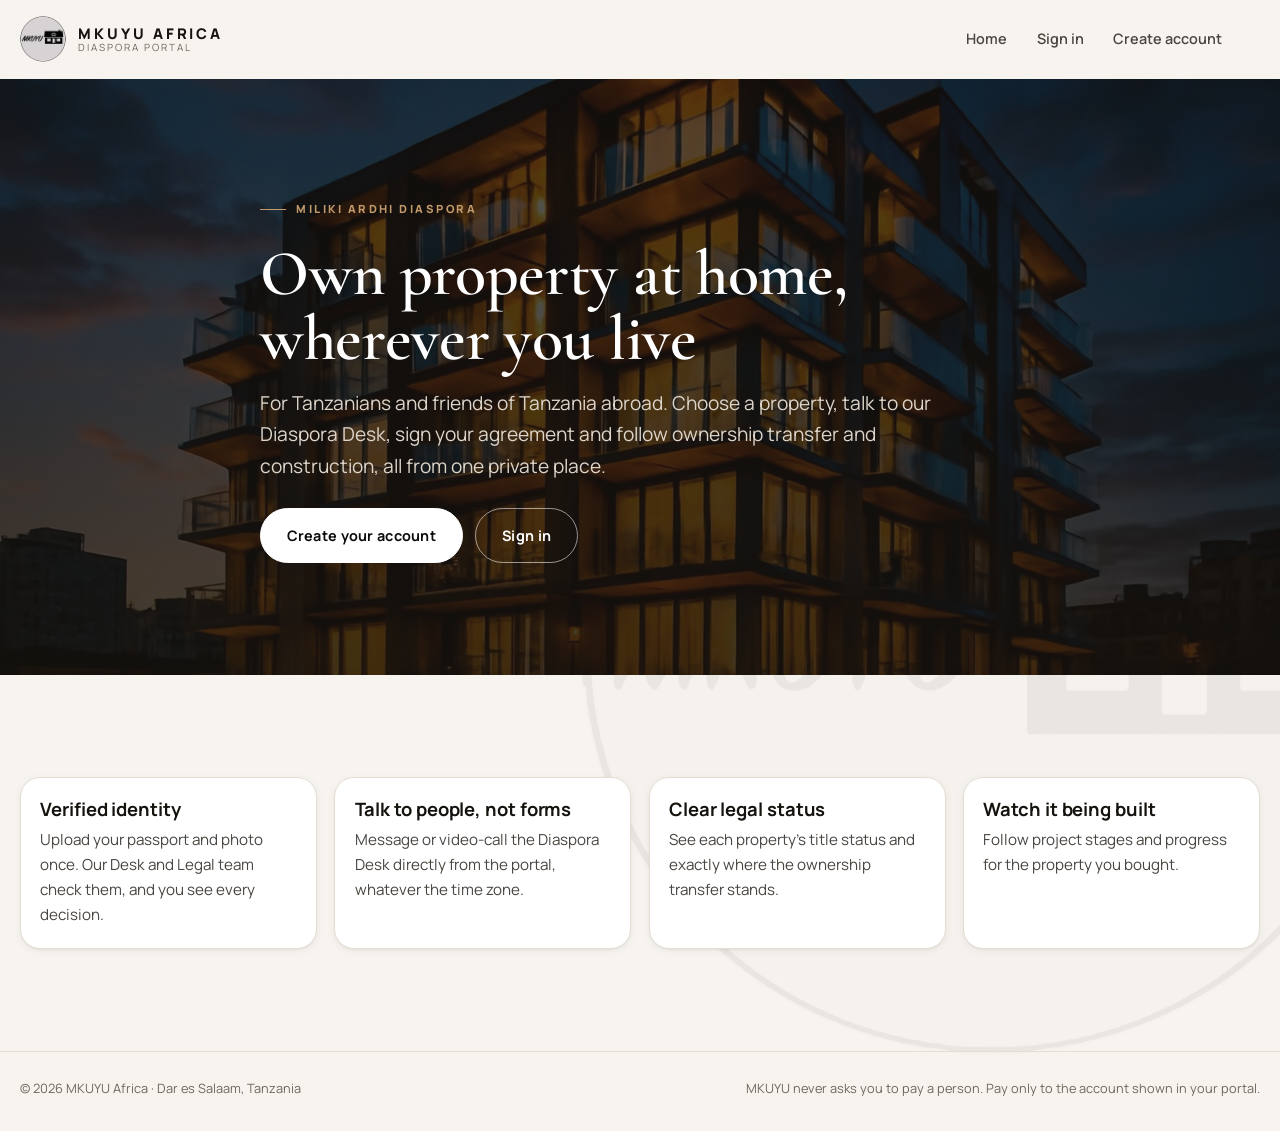
==== index.html @ df4b368d "MKUYU Diaspora Portal: separate site for diaspora customers (home, sign up, sign in, portal) Co-Auth" ====
<!DOCTYPE html>
<html lang="en">
<head>
  <meta charset="UTF-8" />
  <meta name="viewport" content="width=device-width, initial-scale=1" />
  <title>MKUYU Diaspora Portal · Own property at home from abroad</title>
  <meta name="description" content="Buy or rent property in Tanzania from anywhere in the world, and follow every step yourself." />
  <meta name="theme-color" content="#16130f" />
  <meta property="og:title" content="Log in · MKUYU Africa" />
  <meta property="og:description" content="Buy or rent property in Tanzania from anywhere in the world, and follow every step yourself." />
  <meta property="og:type" content="website" />
  <script>
    document.documentElement.classList.add("js");
    // Opened straight from disk (file://), browsers block the site's modules.
    // Say so plainly instead of showing a half-working page.
    if (location.protocol === "file:") document.addEventListener("DOMContentLoaded", function () {
      document.documentElement.classList.remove("js");
      var note = document.createElement("div");
      note.setAttribute("role", "alert");
      note.style.cssText = "position:fixed;inset:auto 1rem 1rem;z-index:9999;max-width:560px;margin:auto;padding:1.1rem 1.3rem;border-radius:14px;background:#16130f;color:#efe9e0;font:15px/1.55 system-ui,sans-serif;box-shadow:0 20px 50px rgba(0,0,0,.35)";
      note.innerHTML = "<strong style='color:#dcc3a0'>This page was opened from a file, so it cannot run.</strong><br>Close it and double-click <b>Open MKUYU site.cmd</b> in the mkuyu_ui folder, or run <code>node serve.mjs</code> and open <b>http://localhost:5500</b>.";
      document.body.appendChild(note);
    });
  </script>
  <link rel="preconnect" href="https://fonts.googleapis.com">
  <link rel="preconnect" href="https://fonts.gstatic.com" crossorigin>
  <link href="https://fonts.googleapis.com/css2?family=Cormorant+Garamond:ital,wght@0,500;0,600;0,700;1,500;1,600&family=Manrope:wght@400;500;600;700;800&display=swap" rel="stylesheet">
  <link rel="stylesheet" href="assets/css/styles.css" />
  <link rel="icon" type="image/png" sizes="64x64" href="assets/images/brand/favicon-64.png" />
  <link rel="apple-touch-icon" href="assets/images/brand/mkuyu-logo-192.png" />
  <meta property="og:image" content="assets/images/brand/mkuyu-logo.png" />
  <script type="module" src="assets/js/app.js"></script>
  <style>@view-transition { navigation: none; }</style>
</head>
<body data-page="home" class="is-diaspora-home">
  <a class="skip-link" href="#main">Skip to content</a>

  <header class="site-header">
    <div class="wrap header-inner">
      <a class="brand" href="index.html" aria-label="MKUYU Diaspora Portal, home">
        <img class="logo" src="assets/images/brand/mkuyu-logo-192.png" alt="" width="46" height="46" />
        <span class="brand-text"><span class="brand-name">MKUYU AFRICA</span><span class="brand-sub">Diaspora Portal</span></span>
      </a>
      <nav class="nav" id="primary-nav" aria-label="Primary">
        <a href="index.html">Home</a>
        <a href="login.html" class="nav-diaspora">Sign in</a>
        <a href="signup.html">Create account</a>
      </nav>
      <div class="header-cta">
        <button class="nav-toggle" type="button" aria-expanded="false" aria-controls="primary-nav" aria-label="Open navigation"><svg class="icon" viewBox="0 0 24 24" fill="none" stroke="currentColor" stroke-width="1.8" stroke-linecap="round" stroke-linejoin="round" aria-hidden="true"><path d="M4 7h16M4 12h16M4 17h16"/></svg></button>
      </div>
    </div>
  </header>

  <main id="main">
    <section class="dh-hero">
      <div class="wrap dh-hero-inner">
        <span class="eyebrow">Miliki Ardhi Diaspora</span>
        <h1>Own property at home, wherever you live</h1>
        <p class="lede">For Tanzanians and friends of Tanzania abroad. Choose a property, talk to our Diaspora Desk, sign your agreement and follow ownership transfer and construction, all from one private place.</p>
        <div class="dh-cta">
          <a class="btn btn--primary" href="signup.html">Create your account</a>
          <a class="btn btn--outline" href="login.html">Sign in</a>
        </div>
      </div>
    </section>
    <section class="section">
      <div class="wrap">
        <div class="dh-grid">
          <article><h3>Verified identity</h3><p>Upload your passport and photo once. Our Desk and Legal team check them, and you see every decision.</p></article>
          <article><h3>Talk to people, not forms</h3><p>Message or video-call the Diaspora Desk directly from the portal, whatever the time zone.</p></article>
          <article><h3>Clear legal status</h3><p>See each property's title status and exactly where the ownership transfer stands.</p></article>
          <article><h3>Watch it being built</h3><p>Follow project stages and progress for the property you bought.</p></article>
        </div>
      </div>
    </section>
  </main>
  <footer class="portal-footer"><div class="wrap"><span>&copy; <span data-year>2026</span> MKUYU Africa &middot; Dar es Salaam, Tanzania</span><span>MKUYU never asks you to pay a person. Pay only to the account shown in your portal.</span></div></footer>
</body>
</html>
---- assets/css/styles.css ----
/* ==========================================================================
   MKUYU AFRICA — public website design system
   --------------------------------------------------------------------------
   Built around the official MKUYU logo (black mark on a grey disc) and kept
   deliberately distinct from the internal staff system (green):

     Obsidian   warm near-black — primary: headings, actions, dark surfaces
     Bronze     champagne bronze — accent: highlights, prices of note, focus
     Bone/Linen warm off-whites — page and section backgrounds

   Type: Cormorant Garamond (display headlines) + Manrope (everything else).
   Belongs to the PUBLIC website only; shares no code with the staff system.
   ========================================================================== */

:root {
  /* Primary — Obsidian */
  --brand-950: #0e0c0a;
  --brand-900: #16130f;
  --brand-800: #221d18;
  --brand-700: #2e2721;
  --brand-600: #4a4038;
  --brand-200: #d9d1c5;
  --brand-100: #ece6dc;
  --brand-50:  #f6f2ec;

  /* Accent — Champagne bronze */
  --accent-700: #6f4f2e;
  --accent-600: #8a6340;   /* text-safe on white and bone (AA) */
  --accent-500: #a67c52;
  --accent-400: #c29a6b;
  --accent-300: #dcc3a0;
  --accent-100: #f1e6d6;
  --accent-50:  #f9f4ec;

  /* Warm neutrals */
  --ink:       #16130f;
  --ink-soft:  #4a4540;
  --muted:     #6f675e;
  --line:      #e4ddd2;
  --line-soft: #eee8df;
  --surface:   #ffffff;
  --canvas:    #f7f4ef;   /* bone */
  --sand:      #efe9e0;   /* linen */

  /* Text on obsidian */
  --on-dark:       #ffffff;
  --on-dark-soft:  #ddd5ca;
  --on-dark-muted: #a79e92;
  --on-dark-line:  rgba(255, 255, 255, .14);

  /* Status (semantic, used sparingly) */
  --success: #2f6f4f;
  --success-50: #e9f2ec;
  --danger: #a3261e;
  --danger-50: #fbecea;
  --warn: #7d5600;
  --warn-50: #fbf1dc;

  /* Type */
  --font: "Manrope", "Segoe UI", system-ui, -apple-system, sans-serif;
  --display: "Cormorant Garamond", Georgia, "Times New Roman", serif;

  /* Space + shape */
  --shell: 1240px;
  --header-h: 78px;
  --r-xs: 6px;
  --r-sm: 10px;
  --r-md: 14px;
  --r-lg: 20px;
  --r-xl: 28px;
  --shadow-sm: 0 1px 2px rgba(22, 19, 15, .05), 0 2px 8px rgba(22, 19, 15, .05);
  --shadow-md: 0 6px 16px rgba(22, 19, 15, .07), 0 16px 38px rgba(22, 19, 15, .08);
  --shadow-lg: 0 14px 28px rgba(22, 19, 15, .10), 0 30px 64px rgba(22, 19, 15, .14);

  /* Motion */
  --ease-out: cubic-bezier(.22, .61, .36, 1);
  --ease-in-out: cubic-bezier(.65, 0, .35, 1);
  --lift: .35s;
}

* { box-sizing: border-box; }
html { -webkit-text-size-adjust: 100%; scroll-behavior: smooth; background: var(--canvas); scroll-padding-top: calc(var(--header-h) + 16px); }
body {
  position: relative; margin: 0; min-height: 100vh;
  font-family: var(--font); color: var(--ink); line-height: 1.65;
  -webkit-font-smoothing: antialiased; text-rendering: optimizeLegibility;
}
img { max-width: 100%; display: block; }
svg { display: block; }

/* ---------- Brand watermark ----------
   The official logo, very large and faint, fixed behind every page. It sits
   below all content (z-index -1) and never takes pointer events. */
body::before {
  content: ""; position: fixed; z-index: -1; pointer-events: none;
  width: min(92vmin, 980px); aspect-ratio: 1;
  right: max(-14vmin, -150px); bottom: max(-18vmin, -190px);
  background: url("../images/brand/mkuyu-logo.png") center / contain no-repeat;
  opacity: .055; filter: grayscale(1) contrast(1.1);
}
@media (max-width: 700px) { body::before { width: 125vw; right: -38vw; bottom: -30vw; opacity: .05; } }

/* ---------- Page transitions (modern browsers; others simply navigate) ---------- */
@view-transition { navigation: auto; }
::view-transition-old(root) { animation: vt-out .22s var(--ease-in-out) both; }
::view-transition-new(root) { animation: vt-in .32s var(--ease-out) both; }
@keyframes vt-out { to { opacity: 0; } }
@keyframes vt-in { from { opacity: 0; transform: translateY(6px); } }
.site-header { view-transition-name: site-header; }

/* ---------- Typography ---------- */
h1, h2, h3, h4 { margin: 0 0 .5em; line-height: 1.15; font-weight: 700; letter-spacing: -.01em; color: var(--brand-900); }
h1, h2 { font-family: var(--display); font-weight: 600; letter-spacing: -.005em; }
h1 { font-size: clamp(2.6rem, 6vw, 4.6rem); line-height: 1.02; }
h2 { font-size: clamp(2rem, 3.8vw, 3rem); line-height: 1.08; }
h3 { font-size: 1.08rem; letter-spacing: -.005em; }
p  { margin: 0 0 1rem; }
a  { color: var(--brand-900); text-underline-offset: 3px; text-decoration-thickness: 1px; }
a:hover { color: var(--accent-600); }
.icon { width: 1.1em; height: 1.1em; flex: none; }

/* Gentle page entrance for browsers without view transitions. */
main { animation: page-in .5s var(--ease-out) both; }
@keyframes page-in { from { opacity: 0; } to { opacity: 1; } }

/* ---------- Layout ---------- */
.wrap { width: min(100% - 2.5rem, var(--shell)); margin-inline: auto; }
.section { padding: clamp(4rem, 8vw, 7rem) 0; }
.section--tight { padding: clamp(2rem, 5vw, 3rem) 0; }
.section--tint { background: rgba(239, 233, 224, .72); }
.section--dark { background: var(--brand-900); color: var(--on-dark); }
.section--dark h2, .section--dark h3 { color: var(--on-dark); }

.eyebrow {
  display: inline-flex; align-items: center; gap: .65rem;
  font-size: .7rem; font-weight: 800; letter-spacing: .22em;
  text-transform: uppercase; color: var(--accent-600); margin-bottom: 1rem;
}
.eyebrow::before { content: ""; width: 26px; height: 1px; background: currentColor; }
.lede { font-size: 1.08rem; color: var(--ink-soft); max-width: 62ch; }
.section--dark .lede { color: var(--on-dark-soft); }
.section--dark .eyebrow, .page-hero .eyebrow, .auth-aside .eyebrow, .cta-band .eyebrow { color: var(--accent-400); }
.section-head { display: flex; flex-wrap: wrap; align-items: end; justify-content: space-between; gap: 1.2rem 2rem; margin-bottom: 2.6rem; }
.section-head .lede { margin: 0; }

.skip-link { position: absolute; left: -9999px; top: 0; background: var(--brand-900); color: #fff; padding: .75rem 1.1rem; z-index: 300; }
.skip-link:focus { left: 0; }

:where(a, button, input, select, textarea, summary, [tabindex]):focus-visible {
  outline: 2px solid var(--accent-500); outline-offset: 3px; border-radius: 4px;
}

.grid { display: grid; gap: 1.7rem; }
.grid--3 { grid-template-columns: repeat(auto-fill, minmax(290px, 1fr)); }
.grid--4 { grid-template-columns: repeat(auto-fit, minmax(230px, 1fr)); }
.grid--2 { grid-template-columns: repeat(auto-fit, minmax(min(100%, 320px), 1fr)); }

/* ---------- Buttons ---------- */
.btn {
  position: relative; display: inline-flex; align-items: center; justify-content: center; gap: .55rem;
  padding: .9rem 1.6rem; border-radius: 999px; border: 1px solid transparent;
  font: inherit; font-weight: 700; font-size: .9rem; letter-spacing: .02em; cursor: pointer; text-decoration: none;
  transition: transform .2s var(--ease-out), box-shadow .25s var(--ease-out), background-color .25s ease, color .25s ease, border-color .25s ease;
}
.btn .icon { transition: transform .25s var(--ease-out); }
.btn:hover .icon { transform: translateX(3px); }
.btn:active { transform: scale(.97); }
.btn--primary { background: var(--brand-900); color: #fff; }
.btn--primary:hover { background: var(--brand-700); color: #fff; box-shadow: var(--shadow-md); }
.btn--accent { background: var(--accent-500); color: var(--brand-950); }
.btn--accent:hover { background: var(--accent-400); color: var(--brand-950); box-shadow: 0 10px 26px rgba(166, 124, 82, .35); }
.btn--ghost { background: rgba(255,255,255,.06); color: #fff; border-color: rgba(255,255,255,.45); backdrop-filter: blur(6px); }
.btn--ghost:hover { background: #fff; color: var(--brand-900); border-color: #fff; }
.btn--outline { background: transparent; color: var(--brand-900); border-color: var(--brand-900); }
.btn--outline:hover { background: var(--brand-900); color: #fff; }
.btn--soft { background: var(--surface); color: var(--brand-900); border-color: var(--line); }
.btn--soft:hover { border-color: var(--brand-900); color: var(--brand-900); }
.btn--small { padding: .58rem 1.05rem; font-size: .82rem; }
.btn--block { width: 100%; }
.btn[disabled], .btn[aria-disabled="true"] { opacity: .45; cursor: not-allowed; transform: none; box-shadow: none; }
.icon-btn {
  display: inline-grid; place-items: center; width: 46px; height: 46px; border-radius: 50%;
  border: 1px solid var(--line); background: var(--surface); color: var(--brand-900); cursor: pointer;
  transition: background-color .2s ease, color .2s ease, border-color .2s ease, transform .2s var(--ease-out);
}
.icon-btn:hover { background: var(--brand-900); color: #fff; border-color: var(--brand-900); }
.icon-btn:active { transform: scale(.94); }

/* ---------- Header ---------- */
.site-header {
  position: sticky; top: 0; z-index: 100;
  background: rgba(247, 244, 239, .86); backdrop-filter: blur(16px) saturate(1.3);
  border-bottom: 1px solid transparent;
  transition: background-color .35s ease, border-color .35s ease, box-shadow .35s ease, color .35s ease;
}
.site-header.is-scrolled { background: rgba(255, 255, 255, .92); border-bottom-color: var(--line); box-shadow: 0 8px 30px rgba(22,19,15,.06); }
.header-inner { display: flex; align-items: center; gap: 1.5rem; min-height: var(--header-h); }

.brand { display: flex; align-items: center; gap: .75rem; text-decoration: none; color: inherit; margin-right: auto; }
.brand:hover { color: inherit; }
.logo { width: 46px; height: 46px; aspect-ratio: 1; object-fit: contain; flex: none; border-radius: 50%; }
.brand-text { display: grid; line-height: 1.15; }
.brand-name { font-weight: 800; letter-spacing: .2em; font-size: .92rem; color: var(--brand-900); }
.brand-sub { font-size: .62rem; color: var(--muted); letter-spacing: .2em; text-transform: uppercase; }

.nav { display: flex; align-items: center; gap: .15rem; }
.nav a {
  position: relative; color: var(--ink-soft); text-decoration: none; font-weight: 600; font-size: .9rem;
  padding: .55rem .85rem; border-radius: 999px; transition: color .2s ease, background-color .2s ease;
}
.nav a::after {
  content: ""; position: absolute; left: 50%; bottom: .22rem; width: 4px; height: 4px; border-radius: 50%;
  background: var(--accent-500); transform: translateX(-50%) scale(0); transition: transform .25s var(--ease-out);
}
.nav a:hover { color: var(--brand-900); }
.nav a[aria-current="page"] { color: var(--brand-900); }
.nav a[aria-current="page"]::after, .nav a:hover::after { transform: translateX(-50%) scale(1); }
.nav .nav-service { color: var(--brand-900); font-weight: 700; }
.nav-divider { width: 1px; height: 20px; background: var(--line); margin: 0 .45rem; }
.header-cta { display: flex; align-items: center; gap: .6rem; }
.header-cta .btn { padding: .66rem 1.2rem; }
.nav-toggle { display: none; }

/* Home: the header floats over the showcase until the visitor scrolls. */
.site-header.is-overlay { position: fixed; inset: 0 0 auto; }
.site-header.is-overlay:not(.is-scrolled) { background: linear-gradient(180deg, rgba(14,12,10,.55), rgba(14,12,10,0)); backdrop-filter: none; }
.site-header.is-overlay:not(.is-scrolled) .brand-name,
.site-header.is-overlay:not(.is-scrolled) .nav a,
.site-header.is-overlay:not(.is-scrolled) .nav .nav-service { color: #fff; }
.site-header.is-overlay:not(.is-scrolled) .brand-sub { color: rgba(255,255,255,.7); }
.site-header.is-overlay:not(.is-scrolled) .nav-divider { background: rgba(255,255,255,.3); }
.site-header.is-overlay:not(.is-scrolled) .header-cta .btn--primary { background: #fff; color: var(--brand-900); }
.site-header.is-overlay:not(.is-scrolled) .nav-toggle { background: rgba(255,255,255,.12); border-color: rgba(255,255,255,.35); color: #fff; }

@media (max-width: 980px) {
  /* Without JavaScript the links simply wrap below the brand. */
  .header-inner { flex-wrap: wrap; }
  .nav { order: 3; width: 100%; flex-wrap: wrap; padding-bottom: .6rem; }
  .js .header-inner { flex-wrap: nowrap; }
  .js .nav-toggle {
    display: inline-grid; place-items: center; width: 44px; height: 44px;
    background: var(--surface); border: 1px solid var(--line); border-radius: 50%; cursor: pointer; color: var(--brand-900);
  }
  .nav-toggle .icon { width: 20px; height: 20px; }
  .js .nav {
    position: absolute; inset: 100% 0 auto; flex-direction: column; align-items: stretch; gap: 0;
    background: var(--surface); border-bottom: 1px solid var(--line); padding: .5rem 1.25rem 1.1rem; box-shadow: var(--shadow-md);
    opacity: 0; transform: translateY(-8px); visibility: hidden; pointer-events: none;
    transition: opacity .22s ease, transform .22s var(--ease-out), visibility 0s linear .22s;
  }
  .js .nav-open .nav { opacity: 1; transform: none; visibility: visible; pointer-events: auto; transition-delay: 0s; }
  .js .nav a { padding: .95rem .25rem; border-bottom: 1px solid var(--line-soft); border-radius: 0; color: var(--ink-soft) !important; }
  .nav a::after { display: none; }
  .js .nav a[aria-current="page"] { color: var(--accent-600) !important; }
  .nav-divider { display: none; }
  .nav-open .site-header.is-overlay { background: var(--surface); }
  .nav-open .site-header.is-overlay .brand-name { color: var(--brand-900); }
  .nav-open .site-header.is-overlay .nav-toggle { background: var(--surface); color: var(--brand-900); border-color: var(--line); }
  .header-cta .btn span { display: none; }
  .header-cta .btn { padding: .6rem; width: 44px; height: 44px; }
}
@media (max-width: 420px) { .brand-sub { display: none; } }

/* ==========================================================================
   Home showcase — full-bleed rotating hero
   ========================================================================== */
.showcase { position: relative; background: var(--brand-950); color: #fff; isolation: isolate; }
.showcase-stage { position: relative; height: clamp(620px, 94svh, 900px); overflow: hidden; }
.slide { position: absolute; inset: 0; opacity: 0; visibility: hidden; transition: opacity 1.1s var(--ease-in-out), visibility 0s linear 1.1s; }
.slide.is-active { opacity: 1; visibility: visible; transition: opacity 1.1s var(--ease-in-out), visibility 0s; z-index: 1; }
.slide-media { position: absolute; inset: 0; overflow: hidden; }
.slide-media img { width: 100%; height: 100%; object-fit: cover; transform: scale(1.08); transition: transform 8s linear; }
.slide.is-active .slide-media img { transform: scale(1); }
.slide::after { /* legibility scrim */
  content: ""; position: absolute; inset: 0; pointer-events: none;
  background: linear-gradient(90deg, rgba(14,12,10,.82) 0%, rgba(14,12,10,.5) 45%, rgba(14,12,10,.12) 100%),
              linear-gradient(0deg, rgba(14,12,10,.7) 0%, rgba(14,12,10,0) 42%);
}
.slide-content {
  position: absolute; z-index: 2; left: 0; right: 0; bottom: clamp(9.5rem, 21vh, 13rem);
  width: min(100% - 2.5rem, var(--shell)); margin-inline: auto;
}
.slide-content > * { max-width: 640px; }
.slide--narrow .slide-content > * { max-width: min(470px, 40vw); }
.slide--narrow .slide-title { font-size: clamp(2.4rem, 4.6vw, 4rem); }
@media (max-width: 720px) { .slide--narrow .slide-content > * { max-width: 640px; } }
.slide .eyebrow { color: var(--accent-300); }
.slide-title { font-family: var(--display); font-weight: 600; font-size: clamp(2.6rem, 6.2vw, 5rem); line-height: 1; color: #fff; margin: 0 0 1rem; letter-spacing: -.01em; }
.slide-text { color: var(--on-dark-soft); font-size: clamp(1rem, 1.4vw, 1.14rem); margin: 0 0 1.8rem; }
.slide-actions { display: flex; flex-wrap: wrap; gap: .8rem; }
.slide.is-active .slide-content > * { animation: slide-in .9s var(--ease-out) both; }
.slide.is-active .slide-content > :nth-child(2) { animation-delay: .1s; }
.slide.is-active .slide-content > :nth-child(3) { animation-delay: .2s; }
.slide.is-active .slide-content > :nth-child(4) { animation-delay: .3s; }
@keyframes slide-in { from { opacity: 0; transform: translateY(18px); } to { opacity: 1; transform: none; } }
.slide-sample {
  position: absolute; z-index: 3; top: calc(var(--header-h) + 1rem); right: 1.25rem;
  font-size: .64rem; font-weight: 800; letter-spacing: .18em; text-transform: uppercase;
  color: var(--accent-300); border: 1px solid rgba(220,195,160,.45); padding: .35rem .7rem; border-radius: 999px; background: rgba(14,12,10,.35);
}

/* "feature" slide: a smaller photo framed on the right over a blurred copy. */
.slide-media--feature { background: var(--brand-950); }
.slide-media--feature::before {
  content: ""; position: absolute; inset: -60px; background: var(--backdrop, none) center / cover no-repeat;
  filter: blur(38px) saturate(1.1); opacity: .5;
}
.slide-feature {
  position: absolute; margin: 0; top: 46%; right: max(1.25rem, calc((100% - var(--shell)) / 2));
  width: min(44vw, 620px); aspect-ratio: 16 / 9; translate: 0 -50%;
  border-radius: 18px; overflow: hidden; border: 1px solid rgba(255,255,255,.18);
  box-shadow: 0 30px 80px rgba(0,0,0,.55);
}
.slide-feature img { width: 100%; height: 100%; object-fit: cover; object-position: 50% 30%; transform: scale(1.06); transition: transform 8s linear; }
.slide.is-active .slide-feature img { transform: scale(1); }
.slide:has(.slide-media--feature)::after { background: linear-gradient(90deg, rgba(14,12,10,.85) 0%, rgba(14,12,10,.35) 55%, rgba(14,12,10,0) 100%), linear-gradient(0deg, rgba(14,12,10,.6) 0%, rgba(14,12,10,0) 40%); }
@media (max-width: 720px) {
  .slide-feature { top: calc(var(--header-h) + 1.25rem); right: 1.25rem; left: 1.25rem; width: auto; translate: none; }
  .slide:has(.slide-media--feature)::after { background: linear-gradient(0deg, rgba(14,12,10,.92) 0%, rgba(14,12,10,.7) 45%, rgba(14,12,10,.1) 75%); }
}

/* Placeholder visual for a slide whose photograph has not been supplied. */
.slide-placeholder { position: absolute; inset: 0; display: grid; place-items: center; overflow: hidden; }
.slide-placeholder::before {
  content: ""; position: absolute; inset: 0;
  background: radial-gradient(900px 500px at var(--ph-x, 70%) var(--ph-y, 30%), rgba(166,124,82,.35), transparent 60%), var(--ph-bg, var(--brand-900));
}
.slide-placeholder::after {
  content: ""; position: absolute; width: var(--ph-size, min(70vmin, 640px)); aspect-ratio: 1;
  right: var(--ph-right, 6%); top: var(--ph-top, 50%); transform: translateY(-50%) rotate(var(--ph-rot, 0deg));
  background: url("../images/brand/mkuyu-logo.png") center / contain no-repeat; opacity: .07; filter: grayscale(1) invert(1);
}
.slide-placeholder-label {
  position: absolute; z-index: 3; right: 1.25rem; top: calc(var(--header-h) + 3.3rem); display: flex; align-items: center; gap: .5rem;
  font-size: .72rem; font-weight: 700; letter-spacing: .06em; color: var(--on-dark-muted);
}

/* Controls */
.showcase-ui {
  position: absolute; z-index: 5; left: 0; right: 0; bottom: clamp(5.5rem, 12vh, 7.5rem);
  width: min(100% - 2.5rem, var(--shell)); margin-inline: auto; display: flex; align-items: center; gap: 1.2rem;
}
.showcase-dots { display: flex; gap: .6rem; flex: 1; min-width: 0; max-width: 680px; }
.showcase-dot {
  position: relative; flex: 1; min-width: 0; height: 34px; padding: 0; border: 0; background: none; cursor: pointer; text-align: left; color: var(--on-dark-muted);
  font: inherit; font-size: .7rem; font-weight: 700; letter-spacing: .12em; text-transform: uppercase;
}
.showcase-dot::before { content: ""; position: absolute; left: 0; right: 0; bottom: 0; height: 2px; background: rgba(255,255,255,.25); border-radius: 2px; }
.showcase-dot span.bar { position: absolute; left: 0; bottom: 0; height: 2px; width: 0; background: var(--accent-400); border-radius: 2px; }
.showcase-dot[aria-current="true"] { color: #fff; }
.showcase-dot[aria-current="true"] span.bar { animation: dot-fill var(--slide-ms, 7000ms) linear forwards; }
.showcase.is-paused .showcase-dot[aria-current="true"] span.bar { animation-play-state: paused; }
.showcase-dot .label { display: block; padding-bottom: .55rem; white-space: nowrap; overflow: hidden; text-overflow: ellipsis; }
@keyframes dot-fill { from { width: 0; } to { width: 100%; } }
.showcase-count { font-variant-numeric: tabular-nums; font-size: .8rem; font-weight: 700; color: var(--on-dark-soft); letter-spacing: .1em; }
.showcase-arrows { display: flex; gap: .5rem; margin-left: auto; }
.showcase .icon-btn { background: rgba(255,255,255,.08); color: #fff; border-color: rgba(255,255,255,.3); backdrop-filter: blur(6px); }
.showcase .icon-btn:hover { background: #fff; color: var(--brand-900); border-color: #fff; }
@media (max-width: 700px) {
  .showcase-dot .label { display: none; }
  .showcase-dot { height: 14px; }
  .slide-content { bottom: 12.5rem; }
  .showcase-ui { bottom: 8.6rem; }
  .slide::after { background: linear-gradient(0deg, rgba(14,12,10,.9) 0%, rgba(14,12,10,.55) 55%, rgba(14,12,10,.25) 100%); }
}

/* Hero search: Rent / Buy / Sell, floating over the bottom of the showcase */
.hero-search {
  position: absolute; z-index: 6; left: 0; right: 0; bottom: 0; transform: translateY(45%);
  width: min(100% - 2.5rem, 980px); margin-inline: auto;
  background: var(--surface); color: var(--ink); border-radius: var(--r-lg); box-shadow: var(--shadow-lg); padding: .6rem;
}
.hero-search-tabs { display: flex; gap: .25rem; padding: .25rem .25rem .6rem; }
.hero-search-tabs button {
  font: inherit; font-size: .86rem; font-weight: 700; color: var(--muted); background: none; border: 0; cursor: pointer;
  padding: .5rem 1rem; border-radius: 999px; transition: background-color .2s ease, color .2s ease;
}
.hero-search-tabs button:hover { color: var(--brand-900); }
.hero-search-tabs button[aria-selected="true"] { background: var(--brand-900); color: #fff; }
.hero-search form { display: grid; grid-template-columns: minmax(0, 1.6fr) minmax(0, 1fr) auto; gap: .5rem; align-items: stretch; }
.hero-search .field { background: var(--canvas); border-radius: var(--r-md); padding: .55rem .95rem .6rem; }
.hero-search .field label { margin-bottom: .1rem; font-size: .64rem; }
.hero-search .field input, .hero-search .field select { border: 0; padding: .15rem 0; background: transparent; box-shadow: none !important; font-weight: 600; }
.hero-search .btn { border-radius: var(--r-md); padding-inline: 1.8rem; }
.hero-sell { display: flex; flex-wrap: wrap; align-items: center; justify-content: space-between; gap: 1rem; padding: .6rem .8rem .8rem; }
.hero-sell p { margin: 0; color: var(--ink-soft); max-width: 52ch; }
.after-showcase { padding-top: clamp(7rem, 14vw, 9rem); }
@media (max-width: 760px) {
  /* Phones: the search sits in the page flow just under the showcase, so it
     never covers the slide controls. */
  .showcase { --stage-h: clamp(560px, 86svh, 720px); }
  .showcase-stage { height: var(--stage-h); }
  .hero-search { position: relative; transform: none; margin: -1.5rem auto 0; }
  .hero-search form { grid-template-columns: 1fr; }
  .slide-content { bottom: 7rem; }
  .showcase-ui { bottom: auto; top: calc(var(--stage-h) - 5.2rem); }
  .after-showcase { padding-top: 3.5rem; }
}

/* ---------- Inner-page hero ---------- */
.page-hero, .auth-aside, .cta-band {
  position: relative; overflow: hidden; color: var(--on-dark); isolation: isolate;
  background: radial-gradient(900px 420px at 88% -20%, rgba(166, 124, 82, .32), transparent 60%), var(--brand-900);
}
.page-hero::after, .auth-aside::after, .cta-band::after { /* faint logo mark on dark surfaces */
  content: ""; position: absolute; z-index: -1; width: min(60vmin, 560px); aspect-ratio: 1; right: -6%; top: 50%; transform: translateY(-50%);
  background: url("../images/brand/mkuyu-logo.png") center / contain no-repeat; opacity: .06; filter: grayscale(1) invert(1); pointer-events: none;
}
.page-hero h1, .auth-aside h2, .cta-band h2 { color: var(--on-dark); }
.page-hero .wrap { position: relative; padding: clamp(3.5rem, 7vw, 5.5rem) 0; }
.page-hero h1 { font-size: clamp(2.6rem, 5.4vw, 4rem); margin-bottom: .8rem; }
.page-hero .lede { color: var(--on-dark-soft); margin: 0; }

/* ---------- Badges ---------- */
.badge {
  display: inline-flex; align-items: center; gap: .3rem; padding: .34rem .7rem; border-radius: 999px;
  font-size: .64rem; font-weight: 800; letter-spacing: .14em; text-transform: uppercase; line-height: 1.2;
}
.badge--buy { background: rgba(255,255,255,.94); color: var(--brand-900); }
.badge--rent { background: var(--brand-900); color: #fff; }
.badge--status { background: rgba(14, 12, 10, .72); color: #fff; backdrop-filter: blur(4px); }
.badge--available { background: var(--success-50); color: var(--success); }
.badge--reserved { background: var(--warn-50); color: var(--warn); }
.badge--sold, .badge--rented { background: #ebe7e1; color: #57504a; }
/* On a photo, SOLD / RENTED must read at a glance. */
.badge--status.badge--sold, .badge--status.badge--rented { background: var(--brand-900); color: #fff; letter-spacing: .08em; text-transform: uppercase; }
/* A listing closed for the category being viewed is shown, but quieter. */
.pcard--closed .pcard-media img { filter: grayscale(.55) brightness(.92); }
/* Project details are hidden while a property is viewed for rent. */
[data-project-info][hidden] { display: none !important; }

/* ---------- Photo placeholder (no photograph supplied yet) ---------- */
.ph {
  position: relative; width: 100%; height: 100%; display: grid; place-items: center; overflow: hidden;
  background: linear-gradient(145deg, var(--sand), var(--brand-100));
  color: var(--muted);
}
.ph::before {
  content: ""; position: absolute; width: 58%; aspect-ratio: 1; right: -10%; bottom: -18%;
  background: url("../images/brand/mkuyu-logo.png") center / contain no-repeat; opacity: .09; filter: grayscale(1);
}
.ph-inner { position: relative; display: grid; justify-items: center; gap: .45rem; text-align: center; padding: 1rem; }
.ph-inner .icon { width: 30px; height: 30px; color: var(--accent-500); stroke-width: 1.4; }
.ph-inner strong { font-size: .64rem; font-weight: 800; letter-spacing: .2em; text-transform: uppercase; color: var(--muted); }
.ph--large .ph-inner .icon { width: 44px; height: 44px; }
.ph--large .ph-inner strong { font-size: .72rem; }
.ph--thumb .ph-inner strong { display: none; }
.ph--thumb .ph-inner .icon { width: 22px; height: 22px; }

/* ==========================================================================
   Property card
   --------------------------------------------------------------------------
   Rests flat. On hover (pointer devices) it rises 6px with a deeper shadow,
   and the image eases in by 4%. The same lift applies to keyboard focus.
   ========================================================================== */
.pcard {
  position: relative; display: flex; flex-direction: column; overflow: hidden;
  background: var(--surface); border: 1px solid var(--line); border-radius: var(--r-lg);
  box-shadow: var(--shadow-sm);
  transition: transform var(--lift) var(--ease-out), box-shadow var(--lift) var(--ease-out), border-color var(--lift) ease;
  will-change: transform;
}
.pcard-media { position: relative; aspect-ratio: 4 / 3; overflow: hidden; background: var(--sand); margin: .55rem .55rem 0; border-radius: calc(var(--r-lg) - 6px); }
.pcard-media > img, .pcard-media > .ph {
  width: 100%; height: 100%; object-fit: cover;
  transition: transform .7s var(--ease-out);
}
.pcard-media::after {
  content: ""; position: absolute; inset: auto 0 0; height: 40%; pointer-events: none;
  background: linear-gradient(to top, rgba(14,12,10,.2), transparent);
}
.pcard-badges { position: absolute; top: .8rem; left: .8rem; display: flex; flex-wrap: wrap; gap: .35rem; z-index: 1; }
.pcard-sample {
  position: absolute; top: .8rem; right: .8rem; z-index: 1;
  font-size: .58rem; font-weight: 800; letter-spacing: .16em; text-transform: uppercase;
  background: rgba(255,255,255,.9); color: var(--muted); padding: .28rem .55rem; border-radius: 999px;
}
.pcard-body { display: flex; flex-direction: column; gap: .4rem; padding: 1.15rem 1.3rem 1.3rem; flex: 1; }
.pcard-type { margin: 0; font-size: .64rem; font-weight: 800; letter-spacing: .2em; text-transform: uppercase; color: var(--accent-600); }
.pcard-title { margin: 0; font-size: 1.08rem; font-weight: 700; line-height: 1.3; }
.pcard-link { color: var(--brand-900); text-decoration: none; }
.pcard-link:hover { color: var(--brand-900); }
.pcard-link::after { content: ""; position: absolute; inset: 0; z-index: 2; border-radius: inherit; } /* whole card is the link */
.pcard-link:focus-visible { outline: none; }
.pcard:focus-within { outline: 2px solid var(--accent-500); outline-offset: 3px; }
.pcard-loc { display: flex; align-items: center; gap: .35rem; margin: 0; color: var(--muted); font-size: .86rem; }
.pcard-loc .icon { color: var(--accent-500); }
.pcard-summary {
  margin: .1rem 0 0; color: var(--ink-soft); font-size: .9rem; line-height: 1.55;
  display: -webkit-box; -webkit-line-clamp: 2; -webkit-box-orient: vertical; overflow: hidden;
}
.pcard-facts { list-style: none; margin: .5rem 0 0; padding: 0; display: flex; flex-wrap: wrap; gap: .4rem; font-size: .8rem; font-weight: 700; color: var(--ink-soft); }
.pcard-facts li { display: inline-flex; align-items: center; gap: .35rem; padding: .3rem .6rem; background: var(--canvas); border-radius: 999px; }
.pcard-facts .icon { color: var(--brand-600); width: 1em; height: 1em; }
.pcard-facts abbr { text-decoration: none; font-weight: 600; color: var(--muted); }
.sr-label { position: absolute; width: 1px; height: 1px; overflow: hidden; clip: rect(0 0 0 0); white-space: nowrap; }
.pcard-foot {
  margin-top: auto; padding-top: 1rem; display: flex; align-items: end; justify-content: space-between; gap: 1rem;
  border-top: 1px solid var(--line-soft);
}
.pcard-price { margin: 0; font-size: 1.22rem; font-weight: 800; color: var(--brand-900); line-height: 1.15; letter-spacing: -.01em; font-variant-numeric: lining-nums; }
.pcard-price small { display: block; font-size: .7rem; font-weight: 600; color: var(--muted); margin-top: .25rem; letter-spacing: .02em; }
.pcard-cta {
  display: inline-flex; align-items: center; gap: .35rem; white-space: nowrap; flex: none;
  padding: .5rem .85rem; border-radius: 999px; border: 1px solid var(--line);
  font-size: .78rem; font-weight: 800; color: var(--brand-900);
  transition: background-color var(--lift) ease, color var(--lift) ease, border-color var(--lift) ease;
}
.pcard-cta .icon { transition: transform var(--lift) var(--ease-out); }

@media (hover: hover) {
  .pcard:hover { transform: translateY(-6px); box-shadow: var(--shadow-lg); border-color: var(--brand-200); }
  .pcard:hover .pcard-media > img, .pcard:hover .pcard-media > .ph { transform: scale(1.04); }
  .pcard:hover .pcard-cta { background: var(--brand-900); color: #fff; border-color: var(--brand-900); }
  .pcard:hover .pcard-cta .icon { transform: translateX(2px); }
}
.pcard:focus-within { transform: translateY(-6px); box-shadow: var(--shadow-lg); }
.pcard:focus-within .pcard-cta { background: var(--brand-900); color: #fff; border-color: var(--brand-900); }

/* Loading skeletons */
.skeleton { pointer-events: none; }
.skeleton .pcard-media, .skeleton .sk-line {
  background: linear-gradient(100deg, var(--sand) 30%, #f8f5f0 50%, var(--sand) 70%) 0 0 / 300% 100%;
  animation: shimmer 1.3s linear infinite;
}
.skeleton .sk-line { height: 12px; border-radius: 6px; }
@keyframes shimmer { to { background-position: -150% 0; } }

/* ---------- Listing toolbar + category chips ---------- */
.toolbar {
  display: grid; gap: 1rem; grid-template-columns: minmax(0, 2fr) repeat(2, minmax(0, 1fr)); align-items: end;
  padding: 1.2rem; background: var(--surface); border: 1px solid var(--line); border-radius: var(--r-lg); box-shadow: var(--shadow-md);
  margin: -3rem 0 1.4rem; position: relative; z-index: 2;
}
@media (max-width: 760px) { .toolbar { grid-template-columns: 1fr 1fr; } .toolbar .field:first-child { grid-column: 1 / -1; } }
.input-icon { position: relative; }
.input-icon .icon { position: absolute; left: .95rem; top: 50%; transform: translateY(-50%); color: var(--muted); pointer-events: none; }
.field .input-icon input { padding-left: 2.7rem; }
.chips { display: flex; gap: .5rem; overflow-x: auto; padding: .2rem .1rem .6rem; margin-bottom: 1rem; scrollbar-width: thin; }
.chip {
  flex: none; display: inline-flex; align-items: center; gap: .45rem; font: inherit; font-size: .85rem; font-weight: 700;
  color: var(--ink-soft); background: var(--surface); border: 1px solid var(--line); border-radius: 999px; padding: .5rem 1rem; cursor: pointer;
  transition: background-color .2s ease, color .2s ease, border-color .2s ease;
}
.chip:hover { border-color: var(--brand-900); color: var(--brand-900); }
.chip[aria-pressed="true"] { background: var(--brand-900); border-color: var(--brand-900); color: #fff; }
.chip .n { font-size: .72rem; font-weight: 800; color: var(--muted); }
.chip[aria-pressed="true"] .n { color: var(--accent-300); }
.chip:disabled { opacity: .45; cursor: default; }
.result-row { display: flex; flex-wrap: wrap; align-items: center; justify-content: space-between; gap: .6rem; margin-bottom: 1.4rem; }
.result-count { color: var(--muted); font-size: .9rem; font-weight: 600; margin: 0; }

.segmented { display: inline-flex; padding: .3rem; background: var(--surface); border: 1px solid var(--line); border-radius: 999px; gap: .2rem; }
.segmented button {
  font: inherit; font-weight: 700; font-size: .86rem; color: var(--ink-soft); background: transparent; border: 0;
  padding: .52rem 1.35rem; border-radius: 999px; cursor: pointer; transition: background-color .2s ease, color .2s ease, box-shadow .2s ease;
}
.segmented button:hover { color: var(--brand-900); }
.segmented button[aria-selected="true"] { background: var(--brand-900); color: #fff; box-shadow: var(--shadow-sm); }

/* ---------- Forms ---------- */
.field label, .field .label {
  display: block; font-size: .7rem; font-weight: 800; text-transform: uppercase; letter-spacing: .14em;
  color: var(--ink-soft); margin-bottom: .45rem;
}
.field input, .field select, .field textarea {
  width: 100%; padding: .82rem 1rem; font: inherit; font-size: .95rem;
  border: 1px solid var(--line); border-radius: var(--r-sm); background: var(--surface); color: var(--ink);
  transition: border-color .15s ease, box-shadow .2s ease, background-color .15s ease;
}
.field input::placeholder, .field textarea::placeholder { color: #a39b91; }
.field input:hover, .field select:hover, .field textarea:hover { border-color: #cfc6b8; }
.field input:focus, .field select:focus, .field textarea:focus { border-color: var(--brand-900); box-shadow: 0 0 0 4px rgba(166,124,82,.16); outline: none; }
.field [aria-invalid="true"] { border-color: var(--danger); }
.field textarea { min-height: 140px; resize: vertical; }
.field-hint { font-size: .8rem; color: var(--muted); margin: .4rem 0 0; }
.field-error { font-size: .82rem; color: var(--danger); margin: .4rem 0 0; font-weight: 700; }
.req { color: var(--accent-600); }
.form-grid { display: grid; gap: 1.1rem 1.25rem; grid-template-columns: 1fr 1fr; }
.form-grid .full { grid-column: 1 / -1; }
@media (max-width: 620px) { .form-grid { grid-template-columns: 1fr; } }
.check { display: flex; gap: .6rem; align-items: flex-start; font-size: .92rem; color: var(--ink-soft); }
.check input { width: 18px; height: 18px; margin-top: .2rem; accent-color: var(--brand-900); }
.fieldset { border: 0; padding: 0; margin: 0 0 2.2rem; }
.fieldset legend { font-family: var(--display); font-size: 1.7rem; font-weight: 600; color: var(--brand-900); padding: 0; margin-bottom: 1.1rem; }

.dropzone {
  display: grid; place-items: center; gap: .4rem; text-align: center; padding: 2rem;
  border: 1.5px dashed var(--accent-300); border-radius: var(--r-md); background: var(--accent-50); color: var(--ink-soft);
  cursor: pointer; transition: border-color .2s ease, background-color .2s ease;
}
.dropzone strong { color: var(--brand-900); }
.dropzone:hover, .dropzone.is-over { border-color: var(--accent-600); background: var(--accent-100); }
.dropzone .icon { width: 30px; height: 30px; color: var(--accent-600); }
.dropzone input { position: absolute; width: 1px; height: 1px; opacity: 0; }
.thumbs { display: grid; grid-template-columns: repeat(auto-fill, minmax(84px, 1fr)); gap: .6rem; margin-top: .8rem; }
.thumbs img { width: 100%; aspect-ratio: 1; object-fit: cover; border-radius: var(--r-sm); border: 1px solid var(--line); animation: fade-in .3s ease both; }

.form-result { display: flex; gap: .8rem; align-items: flex-start; padding: 1rem 1.2rem; border-radius: var(--r-md); margin-top: 1.2rem; animation: fade-in .3s ease both; }
.form-result .icon { width: 22px; height: 22px; margin-top: .1rem; }
.form-result p { margin: .2rem 0 0; font-size: .92rem; }
.form-result--info { background: var(--accent-50); border: 1px solid var(--accent-100); color: var(--ink); }
.form-result--info .icon { color: var(--accent-600); }
.form-result--success { background: var(--success-50); border: 1px solid #cfe2d6; }
.form-result--success .icon { color: var(--success); }
.form-result--error { background: var(--danger-50); border: 1px solid #efc4bf; }
.form-result--error .icon { color: var(--danger); }

/* ---------- Panels / notices ---------- */
.panel { background: var(--surface); border: 1px solid var(--line); border-radius: var(--r-xl); padding: clamp(1.5rem, 3vw, 2.4rem); box-shadow: var(--shadow-sm); }
.empty { text-align: center; padding: 3.8rem 1.5rem; border: 1px dashed var(--brand-200); border-radius: var(--r-lg); background: rgba(255,255,255,.7); }
.empty .icon { width: 34px; height: 34px; margin: 0 auto .8rem; color: var(--accent-500); }
.empty h3 { margin-bottom: .35rem; }
.empty p { color: var(--muted); margin: 0 auto; max-width: 48ch; }
.notice {
  display: flex; gap: .7rem; align-items: flex-start;
  border-left: 2px solid var(--accent-500); background: var(--accent-50);
  padding: 1rem 1.2rem; border-radius: var(--r-xs); font-size: .9rem; color: var(--ink-soft); margin: 0 0 1.5rem;
}
.notice .icon { color: var(--accent-600); margin-top: .15rem; }
.notice strong { color: var(--ink); }

/* Preview notice: a small dismissible pill, out of the page flow. */
.preview-bar {
  position: fixed; z-index: 150; right: 1rem; bottom: 1rem; max-width: min(380px, calc(100vw - 2rem));
  display: flex; align-items: flex-start; gap: .7rem;
  background: rgba(22, 19, 15, .94); color: var(--on-dark-soft); backdrop-filter: blur(8px);
  font-size: .78rem; line-height: 1.5; padding: .75rem .8rem .75rem 1rem; border-radius: var(--r-md); box-shadow: var(--shadow-lg);
  animation: toast-in .5s var(--ease-out) .6s both;
}
.preview-bar strong { color: var(--accent-300); }
.preview-bar button { flex: none; background: none; border: 0; color: var(--on-dark-muted); cursor: pointer; padding: .15rem; border-radius: 50%; }
.preview-bar button:hover { color: #fff; }
@keyframes toast-in { from { opacity: 0; transform: translateY(12px); } to { opacity: 1; transform: none; } }

/* Sell: sign-in gate shown to visitors in place of the form */
.sell-gate .feature-icon { margin-bottom: 1.2rem; }
.sell-gate h2 { font-size: clamp(1.9rem, 3.4vw, 2.5rem); }

/* ---------- Features / steps ---------- */
.feature { display: flex; gap: 1.15rem; }
.feature-icon {
  flex: none; width: 52px; height: 52px; border-radius: 50%; display: grid; place-items: center;
  background: var(--surface); color: var(--accent-600); border: 1px solid var(--line);
}
.feature-icon .icon { width: 22px; height: 22px; }
.feature h3 { margin-bottom: .3rem; }
.feature p { color: var(--ink-soft); margin: 0; font-size: .95rem; }

.steps { counter-reset: step; display: grid; gap: 0; }
.step { position: relative; padding: 0 0 1.6rem 4rem; }
.step::before {
  counter-increment: step; content: counter(step, decimal-leading-zero); position: absolute; left: 0; top: -.35rem;
  font-family: var(--display); font-size: 2rem; font-weight: 600; color: var(--accent-500); line-height: 1;
}
.step::after { content: ""; position: absolute; left: 1.05rem; top: 2.1rem; bottom: .3rem; width: 1px; background: var(--line); }
.step:last-child::after { display: none; }
.step h3 { margin-bottom: .2rem; }
.step p { color: var(--ink-soft); margin: 0; font-size: .95rem; }

.card { background: var(--surface); border: 1px solid var(--line); border-radius: var(--r-lg); overflow: hidden; }
.card-body { padding: 1.5rem; }
.card-meta { color: var(--muted); font-size: .9rem; }

/* Editorial split used on Home (sell teaser, diaspora) */
.feature-band { display: grid; grid-template-columns: 1.1fr 1fr; gap: clamp(1.5rem, 4vw, 3.5rem); align-items: center; }
@media (max-width: 860px) { .feature-band { grid-template-columns: 1fr; } }
.feature-band-media { position: relative; aspect-ratio: 5 / 4; border-radius: var(--r-xl); overflow: hidden; box-shadow: var(--shadow-md); }

/* ---------- Breadcrumbs + property detail ---------- */
.crumbs { display: flex; flex-wrap: wrap; gap: .45rem; font-size: .82rem; color: var(--muted); padding: 1.4rem 0 0; }
.crumbs a { color: var(--muted); text-decoration: none; }
.crumbs a:hover { color: var(--brand-900); text-decoration: underline; }
.crumbs [aria-current] { color: var(--ink); font-weight: 700; }

.detail { display: grid; gap: clamp(1.5rem, 4vw, 3.2rem); grid-template-columns: minmax(0, 1.65fr) minmax(0, 1fr); align-items: start; }
@media (max-width: 960px) { .detail { grid-template-columns: 1fr; } }

/* Gallery: one large image with thumbnails; opens a lightbox when photos exist */
.gallery { display: grid; gap: .6rem; }
.gallery-main { position: relative; border-radius: var(--r-xl); overflow: hidden; background: var(--sand); aspect-ratio: 16 / 10; box-shadow: var(--shadow-sm); }
.gallery-main > img, .gallery-main > .ph { width: 100%; height: 100%; object-fit: cover; animation: fade-in .4s ease both; }
.gallery-main .pcard-badges { top: 1.1rem; left: 1.1rem; }
button.gallery-open { position: absolute; inset: 0; z-index: 1; background: none; border: 0; padding: 0; cursor: zoom-in; }
.gallery-count {
  position: absolute; z-index: 2; right: 1rem; bottom: 1rem; display: inline-flex; align-items: center; gap: .4rem;
  background: rgba(14,12,10,.7); color: #fff; font-size: .78rem; font-weight: 700; padding: .45rem .8rem; border-radius: 999px; pointer-events: none;
}
@keyframes fade-in { from { opacity: 0; } to { opacity: 1; } }
.gallery-thumbs { display: grid; grid-template-columns: repeat(auto-fill, minmax(92px, 1fr)); gap: .6rem; }
/* Next / Previous on the main photo (above the zoom layer). */
.gallery-nav {
  position: absolute; top: 50%; z-index: 2; display: grid; place-items: center;
  width: 46px; height: 46px; margin-top: -23px; padding: 0; border: 0; border-radius: 50%;
  background: rgba(22, 19, 15, .55); color: #fff; cursor: pointer;
  box-shadow: 0 6px 18px rgba(0, 0, 0, .25); transition: background-color .2s ease, transform .2s ease;
}
.gallery-nav:hover { background: rgba(22, 19, 15, .8); transform: scale(1.06); }
.gallery-nav:focus-visible { outline: 3px solid var(--accent-300); outline-offset: 2px; }
.gallery-nav .icon { width: 22px; height: 22px; }
.gallery-nav--prev { left: 14px; }
.gallery-nav--next { right: 14px; }
.gallery-main:focus-visible { outline: 3px solid var(--accent-300); outline-offset: 3px; }
@media (max-width: 640px) { .gallery-nav { width: 40px; height: 40px; margin-top: -20px; } }
.gallery-thumbs button {
  aspect-ratio: 4 / 3; border: 2px solid transparent; border-radius: var(--r-sm); overflow: hidden; cursor: pointer; padding: 0; background: var(--sand);
  transition: border-color .2s ease, transform .2s var(--ease-out), opacity .2s ease; opacity: .7;
}
.gallery-thumbs button:hover { opacity: 1; transform: translateY(-2px); }
.gallery-thumbs button[aria-current="true"] { border-color: var(--brand-900); opacity: 1; }
.gallery-thumbs img { width: 100%; height: 100%; object-fit: cover; }
.gallery-note { font-size: .82rem; color: var(--muted); margin: .2rem 0 0; }

.detail-head { margin-top: 2rem; }
.detail-head h1 { font-size: clamp(2.4rem, 4.4vw, 3.4rem); margin-bottom: .5rem; }
.detail-loc { display: flex; align-items: center; gap: .4rem; color: var(--muted); margin: 0; }
.detail-loc .icon { color: var(--accent-500); }
.detail-block { margin-top: 2.4rem; }
.detail-block h2 { font-size: 1.9rem; margin-bottom: .9rem; }

.facts { margin: 1.8rem 0 0; display: flex; flex-wrap: wrap; gap: .7rem; }
.facts div { flex: 1 1 140px; background: var(--surface); border: 1px solid var(--line); border-radius: var(--r-md); padding: 1rem 1.1rem; display: grid; grid-template-columns: auto 1fr; column-gap: .75rem; align-items: center; }
.facts .icon { color: var(--accent-500); width: 22px; height: 22px; grid-row: span 2; }
.facts dt { font-size: .64rem; text-transform: uppercase; letter-spacing: .16em; color: var(--muted); font-weight: 800; }
.facts dd { margin: 0; font-weight: 800; font-size: 1rem; color: var(--brand-900); }

.feature-list { list-style: none; margin: 0; padding: 0; display: grid; grid-template-columns: repeat(auto-fill, minmax(210px, 1fr)); gap: .7rem 1.2rem; }
.feature-list li { display: flex; gap: .6rem; align-items: center; color: var(--ink-soft); }
.feature-list .icon { color: var(--accent-500); }

.sticky-panel { position: sticky; top: calc(var(--header-h) + 22px); display: grid; gap: 1.2rem; }
.action-panel { padding: 1.7rem; border: 1px solid var(--line); border-radius: var(--r-xl); background: var(--surface); box-shadow: var(--shadow-md); }
.action-panel .segmented { width: 100%; margin-bottom: 1.3rem; background: var(--canvas); }
.action-panel .segmented button { flex: 1; }
.action-price { font-size: 2rem; font-weight: 800; color: var(--brand-900); line-height: 1.1; margin: 0; letter-spacing: -.02em; }
.action-price small { display: block; font-size: .8rem; font-weight: 600; color: var(--muted); margin-top: .35rem; letter-spacing: 0; }
.action-status { display: flex; align-items: center; gap: .55rem; margin: 1.1rem 0; font-size: .9rem; font-weight: 700; color: var(--ink-soft); }
.dot { width: 8px; height: 8px; border-radius: 50%; background: var(--success); box-shadow: 0 0 0 4px var(--success-50); }
.dot--reserved { background: #c1901c; box-shadow: 0 0 0 4px var(--warn-50); }
.dot--sold, .dot--rented { background: #9b948c; box-shadow: 0 0 0 4px #ebe7e1; }
.action-note { display: flex; gap: .45rem; align-items: flex-start; font-size: .84rem; color: var(--muted); margin: .9rem 0 0; }
.action-note .icon { margin-top: .2rem; }
.action-list { list-style: none; margin: 1.3rem 0 0; padding: 1.2rem 0 0; border-top: 1px solid var(--line-soft); display: grid; gap: .65rem; font-size: .88rem; color: var(--ink-soft); }
.action-list li { display: flex; gap: .55rem; align-items: flex-start; }
.action-list .icon { color: var(--accent-500); margin-top: .2rem; }

/* ---------- Lightbox (modal gallery) ---------- */
.lightbox { width: 100vw; height: 100vh; max-width: none; max-height: none; margin: 0; padding: 0; border: 0; background: rgba(14,12,10,.94); color: #fff; }
.lightbox::backdrop { background: rgba(14,12,10,.6); }
.lightbox[open] { display: grid; grid-template-rows: auto 1fr auto; animation: fade-in .25s ease both; }
.lightbox-top { display: flex; align-items: center; justify-content: space-between; padding: 1rem 1.25rem; font-size: .85rem; color: var(--on-dark-soft); }
.lightbox-stage { position: relative; display: grid; place-items: center; min-height: 0; padding: 0 4.5rem; }
.lightbox-stage img { max-width: 100%; max-height: 100%; object-fit: contain; border-radius: var(--r-sm); animation: fade-in .3s ease both; }
.lightbox .icon-btn { background: rgba(255,255,255,.08); color: #fff; border-color: rgba(255,255,255,.3); }
.lightbox .icon-btn:hover { background: #fff; color: var(--brand-900); }
.lightbox-prev, .lightbox-next { position: absolute; top: 50%; transform: translateY(-50%); }
.lightbox-prev { left: 1rem; } .lightbox-next { right: 1rem; }
.lightbox-caption { text-align: center; padding: 1rem; font-size: .85rem; color: var(--on-dark-muted); }
@media (max-width: 640px) { .lightbox-stage { padding: 0 .75rem; } .lightbox-prev, .lightbox-next { top: auto; bottom: -3.4rem; } }

/* ---------- Auth pages ---------- */
.auth { min-height: calc(100vh - var(--header-h)); display: grid; grid-template-columns: 1fr 1fr; }
@media (max-width: 900px) { .auth { grid-template-columns: 1fr; } .auth-aside { display: none; } }
.auth-aside { padding: clamp(2.5rem, 6vw, 5rem); display: flex; flex-direction: column; justify-content: center; }
.auth-aside > * { position: relative; }
.auth-aside .logo { width: 78px; height: 78px; margin-bottom: 1.8rem; box-shadow: 0 0 0 6px rgba(255,255,255,.06); }
.auth-aside h2 { font-size: clamp(2.2rem, 3.6vw, 3.1rem); }
.auth-aside p { color: var(--on-dark-soft); }
.auth-aside ul { list-style: none; margin: 1.8rem 0 0; padding: 0; display: grid; gap: 1rem; }
.auth-aside li { display: flex; gap: .8rem; align-items: center; color: #efe9e0; }
.auth-aside li .icon { color: var(--accent-400); width: 20px; height: 20px; }
.auth-main { display: grid; place-items: center; padding: clamp(2rem, 6vw, 4rem) 1.25rem; }
.auth-card { width: min(100%, 450px); }
.auth-card .logo { width: 56px; height: 56px; margin-bottom: 1.2rem; }
.auth-card h1 { font-size: clamp(2.4rem, 4.4vw, 3.1rem); margin-bottom: .45rem; }
.auth-card .lede { font-size: .98rem; margin-bottom: 1.7rem; }
.auth-card form { display: grid; gap: 1.1rem; }
.auth-switch { text-align: center; font-size: .92rem; color: var(--muted); margin: 1.4rem 0 0; }
.auth-switch a { font-weight: 800; color: var(--brand-900); }

/* ---------- Customer portal ---------- */
.portal { display: grid; gap: 2rem; grid-template-columns: 270px minmax(0, 1fr); align-items: start; }
@media (max-width: 900px) { .portal { grid-template-columns: 1fr; } }
.portal-nav { position: sticky; top: calc(var(--header-h) + 22px); display: grid; gap: .3rem; padding: .9rem; background: var(--surface); border: 1px solid var(--line); border-radius: var(--r-lg); box-shadow: var(--shadow-sm); }
.portal-brand { display: flex; align-items: center; gap: .7rem; padding: .3rem .5rem 1rem; margin-bottom: .4rem; border-bottom: 1px solid var(--line-soft); }
.portal-brand .logo { width: 40px; height: 40px; }
.portal-brand strong { display: block; font-size: .85rem; }
.portal-brand span { font-size: .72rem; color: var(--muted); }
@media (max-width: 900px) { .portal-nav { position: static; grid-auto-flow: column; overflow-x: auto; } .portal-brand { display: none; } }
.portal-nav button {
  display: flex; align-items: center; gap: .65rem; font: inherit; font-weight: 700; font-size: .9rem; text-align: left;
  color: var(--ink-soft); background: transparent; border: 0; padding: .75rem .9rem; border-radius: var(--r-sm); cursor: pointer; white-space: nowrap;
  transition: background-color .2s ease, color .2s ease;
}
.portal-nav button:hover { background: var(--canvas); color: var(--brand-900); }
.portal-nav button[aria-selected="true"] { background: var(--brand-900); color: #fff; }
.portal-nav button[aria-selected="true"] .icon { color: var(--accent-400); }
.portal-nav .count { margin-left: auto; font-size: .7rem; background: var(--sand); color: var(--ink-soft); padding: .05rem .5rem; border-radius: 999px; }
.portal-nav button[aria-selected="true"] .count { background: var(--accent-500); color: var(--brand-950); }
.portal-panel { display: grid; gap: 1.6rem; animation: fade-in .3s ease both; }
.portal-greeting h1 { font-size: clamp(2.3rem, 4vw, 3.2rem); margin-bottom: .35rem; }

.demo-switch { display: flex; flex-wrap: wrap; align-items: center; gap: .6rem; margin-bottom: 1.6rem; font-size: .86rem; color: var(--muted); }

.stat-row { display: grid; gap: 1rem; grid-template-columns: repeat(auto-fit, minmax(200px, 1fr)); }
.stat { padding: 1.2rem 1.3rem; border: 1px solid var(--line); border-radius: var(--r-md); background: var(--surface); }
.stat span { display: block; font-size: .66rem; font-weight: 800; text-transform: uppercase; letter-spacing: .14em; color: var(--muted); }
.stat strong { display: block; font-size: clamp(1.1rem, 1.6vw, 1.35rem); font-weight: 800; color: var(--brand-900); margin-top: .3rem; white-space: nowrap; font-variant-numeric: lining-nums tabular-nums; letter-spacing: -.01em; }
.stat small { color: var(--muted); font-size: .8rem; }
.stat--alert { border-color: #efc4bf; background: var(--danger-50); }
.stat--alert strong { color: var(--danger); }

.case { border: 1px solid var(--line); border-radius: var(--r-xl); background: var(--surface); overflow: hidden; box-shadow: var(--shadow-sm); }
.case-head { display: flex; flex-wrap: wrap; gap: 1rem; align-items: center; padding: 1.3rem 1.5rem; border-bottom: 1px solid var(--line-soft); background: linear-gradient(180deg, var(--canvas), var(--surface)); }
.case-head .case-art { width: 96px; aspect-ratio: 4/3; border-radius: var(--r-sm); overflow: hidden; flex: none; }
.case-head h2 { font-family: var(--font); font-size: 1.15rem; font-weight: 800; margin: 0; letter-spacing: -.01em; }
.case-head p { margin: .15rem 0 0; color: var(--muted); font-size: .88rem; }
.case-head .badge { margin-left: auto; }
.case-body { padding: 1.5rem; display: grid; gap: 1.8rem; }
.case-body h3 { font-size: .7rem; text-transform: uppercase; letter-spacing: .16em; color: var(--muted); margin-bottom: 1rem; font-weight: 800; }
.case-cols { display: grid; gap: 1.8rem; grid-template-columns: minmax(0, 1fr) minmax(0, 1.2fr); }
@media (max-width: 760px) { .case-cols { grid-template-columns: 1fr; } }

.timeline { list-style: none; margin: 0; padding: 0; display: grid; }
.timeline li { position: relative; padding: 0 0 1.15rem 2rem; }
.timeline li::before { content: ""; position: absolute; left: 7px; top: 18px; bottom: -2px; width: 2px; background: var(--line); }
.timeline li:last-child::before { display: none; }
.timeline .tl-dot { position: absolute; left: 0; top: 3px; width: 16px; height: 16px; border-radius: 50%; border: 2px solid var(--line); background: var(--surface); display: grid; place-items: center; }
.timeline .tl-done .tl-dot { background: var(--brand-900); border-color: var(--brand-900); color: #fff; }
.timeline .tl-done .tl-dot .icon { width: 10px; height: 10px; stroke-width: 3; }
.timeline .tl-done::before { background: var(--brand-200); }
.timeline .tl-current .tl-dot { border-color: var(--accent-500); box-shadow: 0 0 0 4px var(--accent-100); }
.timeline .tl-current .tl-dot::after { content: ""; width: 6px; height: 6px; border-radius: 50%; background: var(--accent-600); }
.timeline strong { display: block; font-size: .93rem; font-weight: 700; color: var(--brand-900); }
.timeline .tl-upcoming strong { color: var(--muted); font-weight: 500; }
.timeline small { color: var(--muted); font-size: .8rem; }
.timeline .tl-note { display: block; font-size: .8rem; color: var(--accent-700); margin-top: .1rem; }

.kv { display: grid; grid-template-columns: auto 1fr; gap: .55rem 1.3rem; margin: 0; font-size: .92rem; }
.kv dt { color: var(--muted); }
.kv dd { margin: 0; font-weight: 700; color: var(--brand-900); }

.table-wrap { overflow-x: auto; border: 1px solid var(--line); border-radius: var(--r-md); }
table { width: 100%; border-collapse: collapse; font-size: .9rem; }
th, td { padding: .78rem .95rem; text-align: left; border-bottom: 1px solid var(--line-soft); white-space: nowrap; }
th { font-size: .64rem; text-transform: uppercase; letter-spacing: .14em; color: var(--muted); background: var(--canvas); font-weight: 800; }
tr:last-child td { border-bottom: 0; }
tbody tr { transition: background-color .15s ease; }
tbody tr:hover { background: var(--canvas); }
td.num, th.num { text-align: right; font-variant-numeric: tabular-nums; }
.pill { display: inline-block; padding: .2rem .65rem; border-radius: 999px; font-size: .7rem; font-weight: 800; letter-spacing: .03em; text-transform: capitalize; }
.pill--paid { background: var(--success-50); color: var(--success); }
.pill--pending { background: var(--sand); color: var(--ink-soft); }
.pill--partial { background: var(--warn-50); color: var(--warn); }
.pill--overdue { background: var(--danger-50); color: var(--danger); }

.doc-list { list-style: none; margin: 0; padding: 0; display: grid; gap: .5rem; }
.doc-list li { display: flex; align-items: center; gap: .7rem; padding: .78rem .95rem; border: 1px solid var(--line); border-radius: var(--r-sm); font-size: .9rem; background: var(--surface); }
.doc-list .icon { color: var(--accent-500); }
.doc-list small { margin-left: auto; color: var(--muted); }

.progress { height: 6px; background: var(--sand); border-radius: 999px; overflow: hidden; }
.progress span { display: block; height: 100%; background: linear-gradient(90deg, var(--brand-900), var(--accent-500)); border-radius: inherit; transition: width .8s var(--ease-out); }

.start-grid { display: grid; gap: 1rem; grid-template-columns: repeat(auto-fit, minmax(200px, 1fr)); }
.start-tile {
  display: grid; gap: .4rem; padding: 1.4rem; border: 1px solid var(--line); border-radius: var(--r-lg); background: var(--surface);
  text-decoration: none; color: var(--ink); transition: transform var(--lift) var(--ease-out), box-shadow var(--lift) var(--ease-out), border-color var(--lift) ease;
}
.start-tile:hover { color: var(--ink); }
.start-tile .feature-icon { margin-bottom: .3rem; }
.start-tile strong { font-size: 1.02rem; color: var(--brand-900); }
.start-tile span { font-size: .9rem; color: var(--muted); }
@media (hover: hover) { .start-tile:hover { transform: translateY(-4px); box-shadow: var(--shadow-md); border-color: var(--brand-200); } }

/* ---------- CTA band + footer ---------- */
.cta-band { text-align: center; }
.cta-band .wrap { position: relative; }
.cta-band p { color: var(--on-dark-soft); max-width: 58ch; margin-inline: auto; }
.cta-actions { display: flex; flex-wrap: wrap; gap: .9rem; justify-content: center; margin-top: 2rem; }

.site-footer { position: relative; overflow: hidden; background: var(--brand-950); color: var(--on-dark-muted); padding: 4.5rem 0 1.6rem; font-size: .9rem; isolation: isolate; }
.site-footer::after {
  content: ""; position: absolute; z-index: -1; width: 520px; aspect-ratio: 1; left: -140px; bottom: -220px;
  background: url("../images/brand/mkuyu-logo.png") center / contain no-repeat; opacity: .05; filter: grayscale(1) invert(1); pointer-events: none;
}
.footer-grid { display: grid; gap: 2.5rem; grid-template-columns: 1.6fr 1fr 1fr; }
@media (max-width: 820px) { .footer-grid { grid-template-columns: 1fr 1fr; } }
@media (max-width: 520px) { .footer-grid { grid-template-columns: 1fr; } }
.site-footer .logo { width: 64px; height: 64px; margin-bottom: 1.1rem; }
.site-footer .brand-name { color: #fff; }
.site-footer h4 { color: #fff; font-size: .7rem; text-transform: uppercase; letter-spacing: .2em; margin-bottom: 1.1rem; }
.site-footer a { color: var(--on-dark-soft); text-decoration: none; display: inline-block; padding: .3rem 0; transition: color .2s ease; }
.site-footer a:hover { color: var(--accent-300); }
.site-footer ul { list-style: none; margin: 0; padding: 0; }
.footer-bottom { margin-top: 3rem; padding-top: 1.3rem; border-top: 1px solid var(--on-dark-line); display: flex; flex-wrap: wrap; gap: 1rem; justify-content: space-between; font-size: .8rem; }
.disclaimer { margin-top: 1.5rem; padding: 1rem 1.2rem; background: rgba(255,255,255,.04); border: 1px solid var(--on-dark-line); border-radius: var(--r-sm); font-size: .8rem; line-height: 1.6; }
.disclaimer strong { color: var(--accent-300); }

/* ---------- Scroll reveal (only when JavaScript is running) ---------- */
/* The reveal moves with `translate`, a separate property from the `transform`
   the hover lift uses, so the two never override each other. */
.js [data-reveal] { opacity: 0; translate: 0 16px; transition: opacity .7s var(--ease-out) var(--reveal-delay, 0ms), translate .7s var(--ease-out) var(--reveal-delay, 0ms); }
.js [data-reveal].is-visible { opacity: 1; translate: 0 0; }
.js .pcard[data-reveal] { transition: opacity .7s var(--ease-out) var(--reveal-delay, 0ms), translate .7s var(--ease-out) var(--reveal-delay, 0ms), transform var(--lift) var(--ease-out), box-shadow var(--lift) var(--ease-out), border-color var(--lift) ease; }

/* ---------- Utilities ---------- */
.text-center { text-align: center; }
.mt-0 { margin-top: 0; }
.mb-0 { margin-bottom: 0; }
.visually-hidden { position: absolute !important; width: 1px; height: 1px; padding: 0; margin: -1px; overflow: hidden; clip: rect(0 0 0 0); white-space: nowrap; border: 0; }
[hidden] { display: none !important; }
/* Spam trap: invisible to people, filled in by bots. */
.trap { position: absolute !important; left: -10000px !important; width: 1px; height: 1px; opacity: 0; }

@media (prefers-reduced-motion: reduce) {
  html { scroll-behavior: auto; }
  *, *::before, *::after { animation-duration: .01ms !important; animation-iteration-count: 1 !important; transition-duration: .01ms !important; }
  ::view-transition-old(root), ::view-transition-new(root) { animation: none !important; }
  .pcard:hover, .pcard:focus-within, .start-tile:hover { transform: none !important; }
  .pcard:hover .pcard-media > img, .pcard:hover .pcard-media > .ph { transform: none !important; }
  .slide-media img { transform: none !important; }
  .js [data-reveal] { opacity: 1; translate: 0 0; }
}

@media print {
  body::before, .site-header, .site-footer, .cta-band, .preview-bar, .portal-nav, .showcase-ui, .hero-search { display: none; }
  body { color: #000; background: #fff; }
}

/* ==========================================================================
   Public assistant ("Ask MKUYU"): launcher + panel on every page
   ========================================================================== */
.chat-launcher {
  position: fixed; right: max(1rem, env(safe-area-inset-right)); bottom: max(1rem, env(safe-area-inset-bottom)); z-index: 80;
  display: inline-flex; align-items: center; gap: .6rem; padding: .55rem 1.1rem .55rem .55rem;
  border: 0; border-radius: 999px; cursor: pointer; font: 700 .9rem var(--font); color: #fff;
  background: linear-gradient(135deg, var(--brand-950), #2a231b); box-shadow: 0 10px 30px rgba(14,12,10,.35);
  transition: transform .25s var(--ease-out), box-shadow .25s var(--ease-out), opacity .2s;
}
.chat-launcher:hover { transform: translateY(-3px); box-shadow: 0 16px 38px rgba(14,12,10,.4); }
.chat-launcher:focus-visible { outline: 3px solid var(--accent-500); outline-offset: 3px; }
.chat-launcher-icon { display: grid; place-items: center; width: 2.4rem; height: 2.4rem; border-radius: 50%; background: var(--accent-500); }
.chat-launcher-icon svg { width: 1.3rem; height: 1.3rem; }
.chat-launcher.is-hidden { opacity: 0; pointer-events: none; transform: scale(.9); }

.chat-panel {
  position: fixed; right: max(1rem, env(safe-area-inset-right)); bottom: max(1rem, env(safe-area-inset-bottom)); z-index: 81;
  width: min(390px, calc(100vw - 2rem)); height: min(600px, calc(100dvh - 2rem));
  display: flex; flex-direction: column; overflow: hidden;
  background: #fff; color: var(--ink); border-radius: 20px; border: 1px solid rgba(22,19,15,.08); box-shadow: var(--shadow-lg);
  opacity: 0; transform: translateY(16px) scale(.98); transform-origin: bottom right;
  transition: opacity .22s var(--ease-out), transform .22s var(--ease-out);
}
.chat-panel.is-open { opacity: 1; transform: none; }
.chat-head { display: flex; align-items: center; gap: .75rem; padding: .9rem 1rem; background: var(--brand-950); color: #fff; }
.chat-head img { border-radius: 50%; background: #fff; }
.chat-head div { display: grid; line-height: 1.25; flex: 1; }
.chat-head span { font-size: .72rem; color: rgba(255,255,255,.7); }
.chat-close { border: 0; background: rgba(255,255,255,.1); color: #fff; width: 2rem; height: 2rem; border-radius: 50%; display: grid; place-items: center; cursor: pointer; }
.chat-close svg { width: 1rem; height: 1rem; }
.chat-close:hover { background: rgba(255,255,255,.2); }
.chat-log { flex: 1; overflow-y: auto; padding: 1rem; display: flex; flex-direction: column; gap: .6rem; background: var(--bone, #f7f4ef); }
.chat-msg { max-width: 88%; padding: .6rem .85rem; border-radius: 14px; font-size: .9rem; line-height: 1.5; animation: chat-in .25s var(--ease-out) both; }
.chat-msg ul { margin: .35rem 0; padding-left: 1.1rem; }
.chat-msg a { color: var(--accent-600); font-weight: 600; }
.chat-msg--bot { align-self: flex-start; background: #fff; border: 1px solid rgba(22,19,15,.07); border-bottom-left-radius: 4px; }
.chat-msg--user { align-self: flex-end; background: var(--brand-950); color: #fff; border-bottom-right-radius: 4px; }
.chat-cards { display: grid; gap: .45rem; margin: .5rem 0; }
.chat-card { display: grid; gap: .1rem; padding: .55rem .7rem; border-radius: 10px; border: 1px solid rgba(166,124,82,.35); background: #fffdf9; text-decoration: none; transition: transform .2s var(--ease-out), box-shadow .2s var(--ease-out); }
.chat-card:hover { transform: translateY(-2px); box-shadow: 0 6px 16px rgba(22,19,15,.08); }
.chat-card strong { color: var(--ink); font-size: .88rem; }
.chat-card span { color: var(--muted, #6b6259); font-size: .78rem; font-weight: 500; }
.chat-card em { color: var(--accent-600); font-style: normal; font-size: .8rem; font-weight: 700; }
.chat-note { margin: .35rem 0 0; font-size: .75rem; color: var(--muted, #6b6259); }
.chat-chips { display: flex; flex-wrap: wrap; gap: .4rem; padding: .55rem 1rem 0; background: #fff; }
.chat-chips:empty { display: none; }
.chat-chips button { border: 1px solid rgba(166,124,82,.45); background: #fff; color: var(--accent-600); border-radius: 999px; padding: .3rem .75rem; font: 600 .78rem var(--font); cursor: pointer; }
.chat-chips button:hover { background: var(--accent-500); color: #fff; border-color: var(--accent-500); }
.chat-form { display: flex; gap: .5rem; padding: .7rem 1rem .4rem; background: #fff; }
.chat-form input { flex: 1; min-width: 0; border: 1px solid rgba(22,19,15,.15); border-radius: 999px; padding: .6rem .95rem; font: .9rem var(--font); }
.chat-form input:focus { outline: 2px solid var(--accent-500); outline-offset: 1px; }
.chat-form button { border: 0; width: 2.5rem; height: 2.5rem; border-radius: 50%; background: var(--accent-500); color: #fff; display: grid; place-items: center; cursor: pointer; flex: none; }
.chat-form button svg { width: 1.1rem; height: 1.1rem; }
.chat-foot { margin: 0; padding: 0 1rem .7rem; font-size: .68rem; color: var(--muted, #6b6259); background: #fff; }
.chat-panel .visually-hidden { position: absolute; width: 1px; height: 1px; overflow: hidden; clip: rect(0 0 0 0); white-space: nowrap; }
.chat-typing { display: inline-flex; gap: .25rem; }
.chat-typing i { width: .4rem; height: .4rem; border-radius: 50%; background: var(--accent-500); animation: chat-dot 1s infinite ease-in-out; }
.chat-typing i:nth-child(2) { animation-delay: .15s; } .chat-typing i:nth-child(3) { animation-delay: .3s; }
@keyframes chat-in { from { opacity: 0; transform: translateY(6px); } to { opacity: 1; transform: none; } }
@keyframes chat-dot { 0%, 80%, 100% { opacity: .3; transform: translateY(0); } 40% { opacity: 1; transform: translateY(-3px); } }
@media (max-width: 600px) {
  .chat-launcher-label { display: none; }
  .chat-launcher { padding: .45rem; }
  .chat-panel { right: 0; bottom: 0; width: 100vw; height: min(88dvh, 640px); border-radius: 18px 18px 0 0; transform-origin: bottom center; }
}
@media (prefers-reduced-motion: reduce) {
  .chat-launcher, .chat-panel, .chat-msg, .chat-card, .chat-typing i { transition: none; animation: none; }
}
@media print { .chat-launcher, .chat-panel { display: none !important; } }

/* Diaspora portal: construction progress feed */
.progress-feed { list-style: none; margin: 0; padding: 0; display: grid; gap: 1.1rem; }
.progress-feed li { border-left: 3px solid var(--accent, #9a7b4f); padding: .2rem 0 .2rem 1rem; }
.progress-feed-head { display: flex; justify-content: space-between; gap: 1rem; align-items: baseline; flex-wrap: wrap; }
.progress-feed p { margin: .35rem 0 .6rem; }
.progress-photos { display: grid; grid-template-columns: repeat(auto-fill, minmax(120px, 1fr)); gap: .5rem; }
.progress-photos img { width: 100%; aspect-ratio: 4 / 3; object-fit: cover; border-radius: 8px; display: block; }

/* Diaspora portal: browse & request */
.portal-filters { display: grid; grid-template-columns: repeat(auto-fit, minmax(180px, 1fr)); gap: .8rem; margin: 1.2rem 0; }
.portal-filters label { display: grid; gap: .3rem; font-size: .85rem; font-weight: 600; }
.portal-filters select, .portal-filters input, .listing-form select, .listing-form input, .listing-form textarea { width: 100%; padding: .6rem .7rem; border: 1px solid rgba(0,0,0,.15); border-radius: 8px; font: inherit; background: #fff; }
.portal-listings { display: grid; gap: 1rem; }
.listing { padding: 1rem; }
.listing-row { display: grid; grid-template-columns: 180px 1fr; gap: 1rem; align-items: start; }
.listing-art img, .listing-art > * { width: 100%; aspect-ratio: 4 / 3; object-fit: cover; border-radius: 10px; display: block; }
.listing-main h2 { font-size: 1.25rem; margin: 0 0 .2rem; }
.listing-prices { display: flex; flex-wrap: wrap; gap: 1rem; margin: .5rem 0; }
.listing-prices small { opacity: .7; text-transform: uppercase; letter-spacing: .05em; font-size: .7rem; }
.listing-actions { display: flex; flex-wrap: wrap; gap: .5rem; margin-top: .5rem; }
.listing-more, .listing-form { margin-top: 1rem; }
.listing-form .field { margin-bottom: .8rem; }
.listing-form label { display: grid; gap: .3rem; font-weight: 600; font-size: .9rem; }
@media (max-width: 640px) { .listing-row { grid-template-columns: 1fr; } }

/* Diaspora agreement: read and sign */
.sign-call { border: 2px solid var(--accent, #9a7b4f); border-radius: 14px; padding: 1.2rem; background: rgba(154,123,79,.06); }
.agreement-box { max-height: 460px; overflow-y: auto; border: 1px solid rgba(0,0,0,.12); border-radius: 10px; padding: 1.2rem 1.4rem; margin: 1rem 0 .4rem; background: #fff; font-size: .93rem; line-height: 1.6; }
.agreement-box h4 { margin: 1.2rem 0 .3rem; font-size: 1rem; }
.agreement-box .agreement-title { text-align: center; margin: 0 0 .6rem; }
.agreement-box .agreement-note { font-style: italic; opacity: .75; }
.sign-check { display: flex; gap: .55rem; align-items: flex-start; margin: .45rem 0; font-size: .92rem; }
.sign-check input { margin-top: .25rem; }

/* Auth pages: a MKUYU photograph on the dark side, kept readable */
.auth-aside--photo {
  background:
    linear-gradient(180deg, rgba(18, 14, 10, .55) 0%, rgba(18, 14, 10, .72) 55%, rgba(18, 14, 10, .92) 100%),
    url("../images/hero/mkuyu-project-01-1280.jpg") center / cover no-repeat;
}
.auth-aside--photo::after { display: none; }
/* The form fits the screen: no page scroll on a laptop */
.auth-aside--photo, .auth:has(.signup-wizard) .auth-main { min-height: 0; }
.auth:has(.signup-wizard) { min-height: calc(100vh - var(--header-h)); }
.auth:has(.signup-wizard) .auth-main { padding-block: clamp(1rem, 3vh, 2rem); align-items: center; }
.auth:has(.signup-wizard) .auth-card .logo { width: 44px; height: 44px; margin-bottom: .6rem; }
.auth:has(.signup-wizard) .auth-card h1 { font-size: clamp(1.9rem, 3.4vw, 2.4rem); margin-bottom: .2rem; }
.auth:has(.signup-wizard) .auth-card .lede { margin-bottom: 1rem; }
.auth:has(.signup-wizard) .auth-switch { margin-top: .8rem; }
.signup-wizard { gap: .85rem; }
.signup-wizard [data-step] { display: grid; gap: .85rem; }
.signup-wizard [data-step][hidden] { display: none; }
.signup-wizard .field-hint { margin: .25rem 0 0; font-size: .78rem; }
.wizard-steps { list-style: none; margin: 0 0 .2rem; padding: 0; display: grid; grid-template-columns: repeat(3, 1fr); gap: .4rem; }
.wizard-steps li { display: flex; align-items: center; gap: .45rem; font-size: .78rem; font-weight: 700; color: var(--muted); padding-bottom: .5rem; border-bottom: 3px solid var(--line); }
.wizard-steps li span { display: grid; place-items: center; width: 1.45rem; height: 1.45rem; border-radius: 50%; background: var(--line); color: var(--brand-900); font-size: .75rem; }
.wizard-steps li.is-current { color: var(--brand-900); border-bottom-color: var(--accent-400, #b08d5b); }
.wizard-steps li.is-current span, .wizard-steps li.is-done span { background: var(--brand-900); color: #fff; }
.wizard-steps li.is-done { border-bottom-color: var(--brand-900); color: var(--brand-900); }
.wizard-actions { display: flex; gap: .6rem; }
.wizard-actions .btn--primary { flex: 1; }
/* The photo side already carries the logo; the form keeps every pixel for fields. */
.auth:has(.signup-wizard) .auth-card > .logo { display: none; }
.auth:has(.signup-wizard) .panel.signup-wizard { padding: clamp(1.1rem, 2.4vh, 1.6rem) clamp(1.1rem, 2vw, 1.6rem); }
@media (max-height: 820px) { .auth:has(.signup-wizard) .auth-card .lede { display: none; } }

/* Searchable country box (sign-up) */
.combo { position: relative; }
.combo-list { position: absolute; z-index: 30; left: 0; right: 0; top: calc(100% + 4px); max-height: 220px; overflow-y: auto; margin: 0; padding: .3rem; list-style: none; background: var(--surface, #fff); border: 1px solid var(--line); border-radius: 10px; box-shadow: var(--shadow-md, 0 12px 30px rgba(0,0,0,.14)); }
.combo-list li { padding: .5rem .65rem; border-radius: 7px; cursor: pointer; display: flex; justify-content: space-between; gap: .6rem; font-size: .93rem; }
.combo-list li small { color: var(--muted); font-variant-numeric: tabular-nums; }
.combo-list li.is-active, .combo-list li:hover { background: var(--line-soft, #f2ede5); }
.combo-list li[aria-selected="true"] { font-weight: 700; }
.combo-list .combo-empty { cursor: default; color: var(--muted); font-size: .85rem; }

/* Sign-up: the consent tick sits right next to its sentence */
.signup-wizard label.field { display: flex !important; flex-direction: row; align-items: flex-start; gap: .65rem; text-align: left; font-size: .9rem; line-height: 1.45; text-transform: none; letter-spacing: 0; font-weight: 500; }
.signup-wizard label.field input[type="checkbox"] { width: 1.1rem; height: 1.1rem; min-width: 1.1rem; margin: .2rem 0 0; padding: 0; flex: 0 0 auto; accent-color: var(--brand-900); }
.signup-wizard label.field span { flex: 1 1 auto; }
.nav-diaspora.is-signed-in { font-weight: 800; color: var(--brand-900); }

/* Diaspora portal: the customer's steps and their desk */
.journey { display: grid; grid-template-columns: minmax(0, 1.6fr) minmax(240px, 1fr); gap: 1.2rem; margin-bottom: 2rem; }
@media (max-width: 1000px) { .journey { grid-template-columns: 1fr; } }
.journey-steps, .journey-desk { background: var(--surface, #fff); border: 1px solid var(--line); border-radius: var(--r-lg, 16px); padding: 1.3rem 1.4rem; box-shadow: var(--shadow-sm); }
.journey-steps h2 { font-size: 1.25rem; margin: 0 0 .8rem; }
.journey-steps ol { list-style: none; margin: 0; padding: 0; display: grid; gap: .2rem; }
.journey-steps li { display: grid; grid-template-columns: 2rem 1fr auto; gap: .8rem; align-items: center; padding: .65rem .4rem; border-radius: 10px; }
.journey-steps li + li { border-top: 1px solid var(--line-soft, #eee7dc); }
.journey-steps li small { display: block; color: var(--muted); font-size: .82rem; margin-top: .1rem; }
.js-dot { display: grid; place-items: center; width: 2rem; height: 2rem; border-radius: 50%; background: var(--line); color: var(--brand-900); font-weight: 800; font-size: .85rem; }
.js-dot .icon { width: 16px; height: 16px; }
.js-done .js-dot { background: var(--brand-900); color: #fff; }
.js-done strong { color: var(--muted); }
.js-current { background: rgba(176, 141, 91, .09); }
.js-current .js-dot { background: var(--accent-400, #b08d5b); color: #fff; }
.journey-desk h3 { margin: 0 0 .35rem; font-size: 1.1rem; }
.journey-desk ul { list-style: none; margin: .7rem 0; padding: 0; display: grid; gap: .45rem; font-size: .9rem; }
.journey-desk li { display: flex; gap: .5rem; align-items: center; }
.journey-desk li .icon { width: 16px; height: 16px; color: var(--accent-400, #b08d5b); }

/* ==========================================================================
   Diaspora portal, v2: a self-contained workspace inside the site's look.
   No public navigation; every action happens on this page.
   ========================================================================== */
.is-portal body::before, body.is-portal::before { opacity: .03; }
.portal-header .brand-sub { color: var(--accent-600); letter-spacing: .14em; }
.portal-header-user { display: flex; align-items: center; gap: .8rem; }
.portal-user { display: flex; align-items: center; gap: .55rem; font-size: .88rem; font-weight: 700; color: var(--brand-900); }
.avatar { display: grid; place-items: center; flex: none; width: 42px; height: 42px; border-radius: 50%; background: var(--brand-900); color: var(--accent-300); font-weight: 800; font-size: .9rem; letter-spacing: .04em; }
.avatar--small { width: 34px; height: 34px; font-size: .78rem; }
.portal-header .btn .icon { width: 16px; height: 16px; }
@media (max-width: 640px) { .portal-user-name { display: none; } .portal-header .brand-sub { display: block; } }

.portal-section { padding: clamp(1.4rem, 3vw, 2.4rem) 0 4rem; }
.portal { grid-template-columns: 264px minmax(0, 1fr); gap: clamp(1.4rem, 3vw, 2.6rem); }
.portal-side { position: sticky; top: calc(var(--header-h) + 18px); display: grid; gap: 1rem; align-self: start; }
.portal-side .portal-nav { position: static; padding: 1rem .8rem; gap: .9rem; }
.portal-brand { gap: .75rem; padding: .2rem .4rem .95rem; margin: 0; }
.portal-brand strong { font-size: .92rem; line-height: 1.3; }
.portal-brand span { display: block; line-height: 1.35; }
.portal-nav-group { display: grid; gap: .15rem; }
.portal-nav-label { padding: 0 .75rem .25rem; font-size: .64rem; font-weight: 800; letter-spacing: .16em; text-transform: uppercase; color: var(--muted); }
.portal-nav a {
  display: flex; align-items: center; gap: .7rem; padding: .62rem .75rem; border-radius: var(--r-sm);
  color: var(--ink-soft); font-size: .9rem; font-weight: 600; text-decoration: none; transition: background-color .2s ease, color .2s ease;
}
.portal-nav a .icon { width: 18px; height: 18px; flex: none; color: var(--muted); transition: color .2s ease; }
.portal-nav a:hover { background: var(--canvas); color: var(--brand-900); }
.portal-nav a.is-active { background: var(--brand-900); color: #fff; }
.portal-nav a.is-active .icon { color: var(--accent-400); }
.portal-nav a.is-active .count { background: var(--accent-500); color: var(--brand-950); }
.portal-nav .dot, .portal-tabbar .dot { width: 8px; height: 8px; border-radius: 50%; background: var(--danger); margin-left: auto; flex: none; }
.portal-nav a.is-alert:not(.is-active) { color: var(--brand-900); }

.desk-card { padding: 1.1rem 1.15rem; border-radius: var(--r-lg); background: var(--brand-900); color: var(--on-dark-soft); font-size: .86rem; box-shadow: var(--shadow-sm); }
.desk-card h3 { color: #fff; font-family: var(--font); font-size: .95rem; font-weight: 800; margin: 0 0 .35rem; }
.desk-card strong { color: #fff; }
.desk-card p { margin: 0 0 .6rem; }
.desk-card ul { list-style: none; margin: .2rem 0 .7rem; padding: 0; display: grid; gap: .4rem; }
.desk-card li, .desk-card .desk-time, .desk-card .desk-warn { display: flex; gap: .5rem; align-items: flex-start; }
.desk-card a { color: var(--accent-300); word-break: break-all; }
.desk-card .icon { width: 15px; height: 15px; flex: none; margin-top: .2rem; color: var(--accent-400); }
.desk-card .desk-warn { margin: .8rem 0 0; padding-top: .7rem; border-top: 1px solid var(--on-dark-line); font-size: .78rem; color: var(--on-dark-muted); }

.portal-panel { gap: 1.8rem; min-width: 0; }
.panel-head { display: flex; flex-wrap: wrap; align-items: end; justify-content: space-between; gap: 1rem 2rem; }
.panel-head h1 { font-size: clamp(2.1rem, 3.6vw, 2.9rem); margin: .1rem 0 .3rem; line-height: 1.08; }
.panel-head .lede { margin: 0; font-size: 1rem; }
.portal-greeting h1 { font-size: clamp(2.1rem, 3.6vw, 2.9rem); line-height: 1.08; }
.portal-greeting .lede { font-size: 1rem; }
.panel-subhead { font-family: var(--font); font-size: .72rem; font-weight: 800; letter-spacing: .16em; text-transform: uppercase; color: var(--muted); margin: 0 0 .9rem; }

/* The one next step */
.next-step { display: grid; grid-template-columns: auto minmax(0, 1fr) auto; gap: 1.1rem 1.3rem; align-items: center; padding: 1.4rem 1.5rem; border-radius: var(--r-xl); border: 1px solid var(--line); background: var(--surface); box-shadow: var(--shadow-sm); }
.next-step h2 { font-family: var(--font); font-size: 1.15rem; font-weight: 800; letter-spacing: -.01em; margin: .1rem 0 .25rem; color: var(--brand-900); }
.next-step p { margin: 0; color: var(--ink-soft); font-size: .92rem; max-width: 62ch; }
.next-step-kicker { font-size: .64rem; font-weight: 800; letter-spacing: .16em; text-transform: uppercase; color: var(--accent-600); }
.next-step-icon { display: grid; place-items: center; width: 52px; height: 52px; border-radius: 16px; background: var(--accent-50); color: var(--accent-600); }
.next-step-icon .icon { width: 24px; height: 24px; }
.next-step--action { background: var(--brand-900); border-color: var(--brand-900); box-shadow: var(--shadow-md); }
.next-step--action h2 { color: #fff; }
.next-step--action p { color: var(--on-dark-soft); }
.next-step--action .next-step-kicker { color: var(--accent-400); }
.next-step--action .next-step-icon { background: rgba(255,255,255,.08); color: var(--accent-300); }
.next-step--action .btn--primary { background: var(--accent-400); color: var(--brand-950); border-color: var(--accent-400); }
.next-step--alert { border-color: #efc4bf; background: var(--danger-50); }
.next-step--alert .next-step-icon { background: #fff; color: var(--danger); }
.next-step--alert .next-step-kicker { color: var(--danger); }
.next-step .btn { white-space: nowrap; }
@media (max-width: 680px) { .next-step { grid-template-columns: auto minmax(0, 1fr); } .next-step .btn { grid-column: 1 / -1; justify-content: center; } }

.stat .progress--thin { height: 4px; margin-top: .7rem; }

/* Steps: one column, full width */
.journey-steps { padding: 1.3rem 1.4rem; }
.journey-steps li { grid-template-columns: 2rem minmax(0, 1fr) auto; }
@media (max-width: 560px) { .journey-steps li { grid-template-columns: 2rem minmax(0, 1fr); } .journey-steps li .btn { grid-column: 2; justify-self: start; } }

/* Your properties */
.case-links { display: grid; gap: .8rem; }
.case-link { display: grid; grid-template-columns: 64px minmax(0, 1fr) auto; gap: 1rem; align-items: center; padding: .8rem 1rem .8rem .8rem; border: 1px solid var(--line); border-radius: var(--r-md); background: var(--surface); color: var(--ink); text-decoration: none; transition: border-color .2s ease, box-shadow .2s ease, transform .2s ease; }
.case-link:hover { color: var(--ink); border-color: var(--brand-200); box-shadow: var(--shadow-sm); }
@media (hover: hover) { .case-link:hover { transform: translateY(-2px); } }
.case-link-art { display: grid; place-items: center; width: 64px; aspect-ratio: 4 / 3; border-radius: var(--r-xs); overflow: hidden; background: var(--sand); color: var(--accent-600); }
.case-link-art img { width: 100%; height: 100%; object-fit: cover; }
.case-link-text { display: grid; gap: .1rem; min-width: 0; }
.case-link-text strong { color: var(--brand-900); font-size: .98rem; }
.case-link-text span { color: var(--muted); font-size: .85rem; }
.case-link > .icon { color: var(--accent-600); }

/* Account */
.account-card { padding: 1.4rem 1.5rem; border: 1px solid var(--line); border-radius: var(--r-lg); background: var(--surface); box-shadow: var(--shadow-sm); }
.account-card > p { color: var(--ink-soft); font-size: .92rem; }
.account-card .kv { margin-bottom: 1rem; }
.account-form { max-width: 420px; display: grid; gap: .2rem; margin-top: .4rem; }
.account-form label { display: grid; gap: .3rem; font-size: .86rem; font-weight: 600; }
.account-card [data-result] { margin-top: 1rem; }
.account-card [data-result] .notice { margin: 0; }
.notice--ok { border-left-color: var(--success); background: var(--success-50); }
.notice--ok .icon { color: var(--success); }

/* Loading */
.portal-loading { display: flex; align-items: center; justify-content: center; gap: .7rem; padding: 4rem 1rem; color: var(--muted); font-size: .92rem; }
.spinner { width: 20px; height: 20px; border-radius: 50%; border: 2px solid var(--line); border-top-color: var(--accent-500); animation: spin .8s linear infinite; }
@keyframes spin { to { transform: rotate(360deg); } }

/* Footer */
.portal-footer { padding: 1.6rem 0 2rem; border-top: 1px solid var(--line); font-size: .8rem; color: var(--muted); }
.portal-footer .wrap { display: flex; flex-wrap: wrap; justify-content: space-between; gap: .4rem 1.5rem; }

/* Phone: content first, sections in a bar at the bottom like an app */
.portal-tabbar { display: none; }
@media (max-width: 900px) {
  .portal { grid-template-columns: 1fr; }
  .portal-side { position: static; }
  .portal-side .portal-nav { display: none; }
  .portal-side { order: 2; }
  .portal-tabbar {
    position: fixed; z-index: 90; left: 0; right: 0; bottom: 0; display: flex; overflow-x: auto; scrollbar-width: none;
    padding: .35rem .4rem calc(.35rem + env(safe-area-inset-bottom)); background: rgba(255,255,255,.96); backdrop-filter: blur(14px);
    border-top: 1px solid var(--line); box-shadow: 0 -6px 24px rgba(22,19,15,.06);
  }
  .portal-tabbar::-webkit-scrollbar { display: none; }
  .portal-tabbar a { position: relative; flex: 1 0 68px; display: grid; justify-items: center; gap: .15rem; padding: .4rem .3rem; border-radius: var(--r-sm); color: var(--muted); font-size: .68rem; font-weight: 700; text-decoration: none; white-space: nowrap; }
  .portal-tabbar a .icon { width: 20px; height: 20px; }
  .portal-tabbar a.is-active { color: var(--brand-900); background: var(--accent-50); }
  .portal-tabbar a.is-active .icon { color: var(--accent-600); }
  .portal-tabbar .dot { position: absolute; top: .35rem; right: calc(50% - 16px); }
  body.is-portal { padding-bottom: 76px; }
  .portal-footer { padding-bottom: 1rem; }
}
@media print { .portal-tabbar, .portal-side, .portal-footer { display: none !important; } }
.portal-brand .avatar { display: grid; font-size: .9rem; color: var(--accent-300); line-height: 1; }
@media (min-width: 901px) { .portal-side { max-height: calc(100vh - var(--header-h) - 36px); overflow-y: auto; scrollbar-width: thin; } }

/* Verified tick badge (diaspora identity verified by MKUYU) */
.verified-badge { display: inline-flex; align-items: center; gap: .3rem; color: var(--success); font-weight: 700; font-size: .85rem; line-height: 1; vertical-align: middle; white-space: nowrap; }
.verified-seal { width: 1.15em; height: 1.15em; flex: none; display: inline-block; filter: drop-shadow(0 1px 1px rgba(21, 94, 59, .25)); }
.verified-badge .verified-text { color: var(--success); font-size: .85em; }
strong > .verified-badge, .portal-user > .verified-badge { margin-left: .3rem; font-size: 1.05rem; position: relative; top: -1px; }
.portal-brand strong { display: inline-flex; align-items: center; flex-wrap: wrap; }
.portal-greeting .verified-badge { font-size: 1rem; }
.verified-line { display: flex; flex-wrap: wrap; align-items: center; gap: .5rem; margin: .7rem 0 0; font-size: .9rem; color: var(--success); font-weight: 600; }
.portal-greeting .verified-badge { margin-bottom: .6rem; }

/* Portal chat: a modern messaging window */
.chat { position: relative; display: flex; flex-direction: column; height: min(74vh, 700px); min-height: 420px; border: 1px solid var(--line, #e3e6ea); border-radius: 18px; background: var(--surface, #fff); overflow: hidden; box-shadow: 0 1px 2px rgba(20, 20, 20, .04), 0 8px 24px rgba(20, 20, 20, .05); }
.chat-head { display: flex; align-items: center; gap: .75rem; padding: .85rem 1.1rem; border-bottom: 1px solid var(--line, #e3e6ea); background: var(--surface, #fff); }
.chat-head > div { display: grid; min-width: 0; }
.chat-head strong { font-size: 1rem; color: #1d2024; }
.chat-head span:not(.chat-avatar) { font-size: .8rem; color: var(--muted, #6b7280); overflow: hidden; text-overflow: ellipsis; white-space: nowrap; }
.chat-avatar { flex: none; width: 30px; height: 30px; border-radius: 50%; display: inline-grid; place-items: center; background: var(--success, #2f6f4f); color: #fff; font-size: .72rem; font-weight: 700; letter-spacing: .02em; }
.chat-avatar--lg { width: 42px; height: 42px; font-size: .9rem; }
.chat-avatar.is-hidden { visibility: hidden; }
.chat-thread { flex: 1 1 auto; min-height: 0; overflow-y: auto; padding: 1rem 1.1rem 1.2rem; display: flex; flex-direction: column; gap: 3px; background: linear-gradient(180deg, #f6f5f2, #f1f0ec); scroll-behavior: smooth; overscroll-behavior: contain; }
.chat-day { align-self: center; margin: .9rem 0 .5rem; }
.chat-day span { display: inline-block; padding: .2rem .7rem; border-radius: 999px; background: rgba(0, 0, 0, .07); color: #5b6068; font-size: .72rem; font-weight: 600; }
.chat-row { display: flex; align-items: flex-end; gap: .5rem; max-width: 100%; margin-top: 8px; animation: chat-in .18s ease-out; }
.chat-row.is-grouped { margin-top: 0; }
.chat-row.is-me { justify-content: flex-end; }
.chat-bubble { position: relative; max-width: 100%; padding: .5rem .75rem .35rem; border-radius: 18px; overflow-wrap: anywhere; display: flex; flex-direction: column; gap: 1px; line-height: 1.4; }
.chat-row.is-desk .chat-bubble { background: #fff; color: #1d2024; border: 1px solid #e6e4df; border-bottom-left-radius: 6px; }
.chat-row.is-me .chat-bubble { background: var(--success, #2f6f4f); color: #fff; border-bottom-right-radius: 6px; }
.chat-row.is-desk.is-grouped .chat-bubble { border-top-left-radius: 6px; }
.chat-row.is-me.is-grouped .chat-bubble { border-top-right-radius: 6px; }
.chat-who { font-size: .72rem; font-weight: 700; color: var(--success, #2f6f4f); }
.chat-text { font-size: .95rem; }
.chat-time { align-self: flex-end; display: inline-flex; align-items: center; gap: .3rem; font-size: .66rem; opacity: .65; }
.chat-row.is-me .chat-time { opacity: .8; }
.chat-tick { letter-spacing: -1px; }
.chat-tick.is-seen { color: #6fd3ff; opacity: 1; }
.chat-empty { margin: auto; text-align: center; display: grid; gap: .35rem; justify-items: center; max-width: 320px; color: #5b6068; font-size: .9rem; }
.chat-empty strong { color: #1d2024; font-size: 1.05rem; }
.chat-empty-ic { width: 52px; height: 52px; border-radius: 50%; display: grid; place-items: center; background: #e3efe8; color: var(--success, #2f6f4f); }
.chat-empty-ic svg { width: 24px; height: 24px; }
.chat-jump { position: absolute; left: 50%; bottom: 84px; transform: translateX(-50%); display: inline-flex; align-items: center; gap: .35rem; padding: .35rem .8rem; border: 0; border-radius: 999px; background: #1d2024; color: #fff; font: inherit; font-size: .78rem; font-weight: 600; box-shadow: 0 4px 14px rgba(0, 0, 0, .25); cursor: pointer; }
.chat-jump svg { width: 14px; height: 14px; transform: rotate(90deg); }
.chat-composer { display: flex; align-items: flex-end; gap: .5rem; padding: .7rem .8rem; border-top: 1px solid var(--line, #e3e6ea); background: var(--surface, #fff); }
.chat-composer textarea { flex: 1; min-width: 0; resize: none; max-height: 140px; padding: .6rem .95rem; border: 1px solid #d9d7d1; border-radius: 22px; background: #f6f5f2; font: inherit; line-height: 1.35; outline: none; }
.chat-composer textarea:focus { border-color: var(--success, #2f6f4f); background: #fff; box-shadow: 0 0 0 3px rgba(47, 111, 79, .15); }
.chat-send { flex: none; width: 42px; height: 42px; border: 0; border-radius: 50%; background: var(--success, #2f6f4f); color: #fff; display: grid; place-items: center; cursor: pointer; transition: transform .1s, filter .1s; }
.chat-send:hover { filter: brightness(1.08); }
.chat-send:active { transform: scale(.94); }
.chat-send svg { width: 19px; height: 19px; }
.chat-error { margin: 0; padding: .4rem 1rem .7rem; color: #b3261e; font-size: .82rem; background: var(--surface, #fff); }
@keyframes chat-in { from { opacity: 0; transform: translateY(6px); } to { opacity: 1; transform: none; } }
@media (prefers-reduced-motion: reduce) { .chat-row { animation: none; } .chat-thread { scroll-behavior: auto; } }
@media (max-width: 640px) { .chat { height: calc(100vh - 210px); min-height: 380px; border-radius: 14px; } }

/* Chat extras: reply, reactions, typing */
.chat-stack { position: relative; display: flex; flex-direction: column; max-width: min(78%, 520px); min-width: 0; }
.chat-row.is-me .chat-stack { align-items: flex-end; }
.chat-row.is-desk .chat-stack { align-items: flex-start; }
.chat-tools { position: absolute; top: -15px; display: flex; gap: 2px; padding: 2px; border-radius: 999px; background: #fff; border: 1px solid #e0ddd6; box-shadow: 0 2px 8px rgba(0,0,0,.12); opacity: 0; pointer-events: none; transition: opacity .12s; z-index: 2; }
.chat-row.is-me .chat-tools { right: 10px; }
.chat-row.is-desk .chat-tools { left: 10px; }
.chat-row:hover .chat-tools, .chat-row.is-open .chat-tools, .chat-tools:focus-within { opacity: 1; pointer-events: auto; }
.chat-tools button { width: 26px; height: 26px; border: 0; border-radius: 50%; background: transparent; cursor: pointer; font-size: 14px; line-height: 1; color: #3b3f45; }
.chat-tools button:hover { background: #eef1f4; }
.chat-quote { display: grid; gap: 1px; width: 100%; margin: 2px 0 4px; padding: 4px 8px; border: 0; border-left: 3px solid var(--success, #2f6f4f); border-radius: 8px; background: rgba(0,0,0,.07); text-align: left; font: inherit; color: inherit; cursor: pointer; }
.chat-row.is-me .chat-quote { border-left-color: #b8f0cf; background: rgba(255,255,255,.16); }
.chat-quote strong { font-size: .72rem; }
.chat-quote span { font-size: .8rem; opacity: .85; overflow: hidden; text-overflow: ellipsis; white-space: nowrap; max-width: 36ch; }
.chat-reacts { display: flex; gap: 2px; margin-top: -7px; padding: 0 4px; position: relative; z-index: 1; }
.chat-reacts span { padding: 1px 6px; border-radius: 999px; background: #fff; border: 1px solid #e0ddd6; box-shadow: 0 1px 3px rgba(0,0,0,.12); font-size: .85rem; line-height: 1.3; }
.chat-picker { position: absolute; top: -48px; display: flex; gap: 2px; padding: 4px 6px; border-radius: 999px; background: #fff; border: 1px solid #e0ddd6; box-shadow: 0 6px 18px rgba(0,0,0,.18); z-index: 5; animation: chat-in .12s ease-out; }
.chat-row.is-me .chat-picker { right: 0; }
.chat-row.is-desk .chat-picker { left: 0; }
.chat-picker button { width: 34px; height: 34px; border: 0; border-radius: 50%; background: transparent; font-size: 1.2rem; cursor: pointer; transition: transform .1s; }
.chat-picker button:hover { transform: scale(1.25); }
.chat-picker button.is-on { background: #e3efe8; }
.chat-bubble.is-flash { animation: chat-flash 1.2s ease; }
@keyframes chat-flash { 0%, 60% { box-shadow: 0 0 0 3px rgba(47,111,79,.45); } 100% { box-shadow: 0 0 0 0 rgba(47,111,79,0); } }
.chat-replying { display: flex; align-items: center; gap: .6rem; padding: .45rem .9rem; border-top: 1px solid var(--line, #e3e6ea); background: #f3f6f4; }
.chat-replying > div { display: grid; min-width: 0; flex: 1; border-left: 3px solid var(--success, #2f6f4f); padding-left: .55rem; }
.chat-replying strong { font-size: .75rem; color: var(--success, #2f6f4f); }
.chat-replying span { font-size: .82rem; color: #5b6068; overflow: hidden; text-overflow: ellipsis; white-space: nowrap; }
.chat-replying button { border: 0; background: transparent; cursor: pointer; font-size: 1rem; color: #5b6068; }
.chat-head span.is-typing { color: var(--success, #2f6f4f); font-weight: 600; }
.chat-typing .chat-bubble { padding: .7rem .9rem; }
.chat-dots { display: inline-flex; gap: 4px; align-items: center; height: 10px; }
.chat-dots i { width: 6px; height: 6px; border-radius: 50%; background: #9aa0a6; animation: chat-dot 1.1s infinite ease-in-out; }
.chat-dots i:nth-child(2) { animation-delay: .15s; }
.chat-dots i:nth-child(3) { animation-delay: .3s; }
@keyframes chat-dot { 0%, 60%, 100% { transform: translateY(0); opacity: .5; } 30% { transform: translateY(-4px); opacity: 1; } }
@media (prefers-reduced-motion: reduce) { .chat-dots i { animation: none; } .chat-bubble.is-flash { animation: none; } }
@media (hover: none) { .chat-tools { opacity: 0; } .chat-row.is-open .chat-tools { opacity: 1; pointer-events: auto; } }
@media (max-width: 640px) { .chat-stack { max-width: 86%; } }

/* Read ticks stay clearly blue on the green bubble */
.chat-time { opacity: 1; }
.chat-row.is-me .chat-time { opacity: 1; color: rgba(255,255,255,.78); }
.chat-row.is-desk .chat-time { color: #8a9097; }
.chat-tick.is-seen { color: #5fd0ff; font-weight: 700; }

/* Portal chat: message menu (edit / delete) */
.chat-menu { position: absolute; top: 14px; z-index: 6; display: grid; min-width: 168px; padding: 4px; border-radius: 12px; background: #fff; border: 1px solid #e3e6ea; box-shadow: 0 8px 24px rgba(0,0,0,.2); }
.chat-row.is-me .chat-menu { right: 0; }
.chat-row.is-desk .chat-menu { left: 0; }
.chat-menu button { border: 0; background: transparent; text-align: left; padding: .5rem .75rem; border-radius: 8px; font: inherit; font-size: .85rem; cursor: pointer; color: #1d2024; }
.chat-menu button:hover { background: #f1f2f4; }
.chat-menu button.is-danger { color: #b3261e; }
.chat-deleted { font-style: italic; opacity: .75; font-size: .88rem !important; }

/* Legal status, building progress, journey, history */
.legal-card { border: 1px solid var(--line); border-radius: 14px; padding: 1rem 1.1rem; background: var(--surface); }
.legal-card--ok { border-color: #bfe0cd; background: #f3faf6; }
.legal-card--alert { border-color: #f0c9c4; background: #fdf4f2; }
.legal-card h3 { margin-top: 0; }
.legal-line { display: flex; align-items: center; gap: .5rem; margin: 0 0 .5rem; }
.legal-ic { display: inline-grid; place-items: center; width: 28px; height: 28px; border-radius: 50%; background: #e3efe8; color: #2f6f4f; }
.legal-card--alert .legal-ic { background: #fbe3df; color: #b3261e; }
.legal-ic svg { width: 16px; height: 16px; }
.progress-line { display: flex; align-items: center; gap: .75rem; margin: .4rem 0 .8rem; }
.progress-line .progress { flex: 1; }
.journey-next { margin: -.2rem 0 .8rem; }
.history-feed { list-style: none; margin: .6rem 0 0; padding: 0; display: grid; gap: .5rem; }
.history-feed li { display: grid; padding: .5rem .8rem; border-left: 3px solid #2f6f4f; background: var(--surface-2, #f6f5f2); border-radius: 8px; }
.history-feed small { color: var(--muted, #6b7280); }
.check-row { display: flex; gap: .6rem; align-items: flex-start; cursor: pointer; }
.check-row input { margin-top: .25rem; }

/* Video call */
.chat-call { margin-left: auto; display: inline-flex; align-items: center; gap: .4rem; border: 1px solid #cfe3d8; background: #f1f8f4; color: #2f6f4f; border-radius: 999px; padding: .4rem .85rem; font: 600 .82rem var(--font, inherit); cursor: pointer; }
.chat-call:hover { background: #e3f1e9; }
.chat-call svg { width: 16px; height: 16px; }
.call-banner { position: fixed; left: 50%; top: calc(var(--header-h, 72px) + 12px); transform: translateX(-50%); z-index: 1000; display: flex; align-items: center; gap: .75rem; padding: .6rem .8rem .6rem 1rem; border-radius: 999px; background: #1d2024; color: #fff; box-shadow: 0 10px 30px rgba(0,0,0,.35); max-width: calc(100vw - 24px); flex-wrap: wrap; justify-content: center; }
.call-banner.is-ringing { background: #2f6f4f; animation: call-pulse 1.2s infinite; font-size: 1.05rem; padding: .8rem 1rem .8rem 1.2rem; }
.call-banner .call-ic { display: inline-grid; place-items: center; width: 28px; height: 28px; border-radius: 50%; background: rgba(255,255,255,.16); }
.call-banner .call-ic svg { width: 16px; height: 16px; }
.call-actions { display: inline-flex; gap: .4rem; }
@keyframes call-pulse { 0%, 100% { box-shadow: 0 10px 30px rgba(0,0,0,.35), 0 0 0 0 rgba(47,111,79,.6); } 50% { box-shadow: 0 10px 30px rgba(0,0,0,.35), 0 0 0 10px rgba(47,111,79,0); } }

/* My requests: cards that wrap on any screen */
.request-list { list-style: none; margin: 1.2rem 0 0; padding: 0; display: grid; gap: .8rem; }
.request-card { padding: 1rem 1.1rem; border: 1px solid var(--line); border-radius: 14px; background: var(--surface); display: grid; gap: .25rem; }
.request-top { display: flex; justify-content: space-between; align-items: center; gap: .75rem; }
.request-top strong { font-size: 1.05rem; overflow-wrap: anywhere; }
.request-status { margin: .35rem 0 0; font-weight: 600; color: #2f6f4f; overflow-wrap: anywhere; }
.request-meta { color: var(--muted, #6b7280); }

/* ==========================================================================
   Portal layout polish: every size from a small phone to a wide desktop
   ========================================================================== */
.portal-section .wrap { min-width: 0; }
.portal > *, .portal-main, #panel { min-width: 0; }
img, video, svg { max-width: 100%; }

/* Section titles inside cards read as titles, not as tiny labels */
.journey-steps h2.panel-subhead { font-family: var(--display); font-size: clamp(1.2rem, 4.6vw, 1.5rem); font-weight: 600; letter-spacing: -.005em; text-transform: none; color: var(--brand-900); margin: 0 0 .35rem; line-height: 1.2; }
.journey-next { margin: 0 0 .6rem; }
.journey-steps li .btn { white-space: nowrap; }

/* Bottom bar: all sections fit; unread count is a small bubble on the icon */
@media (max-width: 900px) {
  .portal-tabbar a { flex: 1 1 0; min-width: 58px; }
  .portal-tabbar a .count { position: absolute; top: .15rem; left: calc(50% + 4px); min-width: 1.05rem; height: 1.05rem; display: grid; place-items: center; padding: 0 .3rem; border-radius: 999px; background: var(--danger); color: #fff; font-size: .62rem; font-weight: 800; line-height: 1; margin: 0; }
}
@media (max-width: 400px) { .portal-tabbar a { font-size: .62rem; padding-inline: .1rem; } .portal-tabbar a .icon { width: 19px; height: 19px; } }

/* Header: brand, avatar and sign-out never crowd each other */
.portal-header .header-inner { gap: .6rem; }
.portal-header .brand { min-width: 0; }
.portal-header .brand-name { white-space: nowrap; }
@media (max-width: 400px) { .portal-header .brand-name { letter-spacing: .12em; font-size: .86rem; } .portal-header .logo { width: 38px; height: 38px; } .portal-header-user { gap: .45rem; } }

/* Page headings and welcome copy scale down gracefully */
@media (max-width: 560px) {
  .portal-greeting h1 { font-size: clamp(1.9rem, 9vw, 2.4rem); }
  .portal-greeting .lede { font-size: 1rem; }
  .journey-steps, .journey-desk { padding: 1.1rem 1rem; }
}

/* Chat: name stays on one line, the call button shrinks to an icon on phones */
.chat-head { flex-wrap: nowrap; }
.chat-head strong { white-space: nowrap; overflow: hidden; text-overflow: ellipsis; }
.chat-head .btn, .chat-head .chat-call-btn { flex: none; white-space: nowrap; }
@media (max-width: 440px) { .chat-head .chat-call span { display: none; } .chat-head .chat-call { padding: .5rem .65rem; } }
@media (max-width: 640px) { .chat { height: calc(100dvh - 230px); } }

/* Wide screens: keep reading width comfortable */
@media (min-width: 1500px) { .portal-section .wrap { max-width: 1320px; } }

/* Portal cards are drawn after the page loads, so the scroll-reveal never sees them: always show them */
.js .is-portal [data-reveal], .js.is-portal [data-reveal], body.is-portal [data-reveal] { opacity: 1; translate: 0 0; }

/* Empty states: room between the text and the button, buttons never stretch oddly */
.empty { padding: 2rem 1.2rem; text-align: center; }
.empty h3 { margin: 0 0 .4rem; }
.empty p { margin: 0 auto .9rem; max-width: 36ch; }
.empty p:last-child { margin-bottom: 0; margin-top: 1.1rem; }
.empty .btn { width: auto; display: inline-flex; }

/* Sign-in / sign-up on phones: the form comes first, the photo panel shrinks to a slim banner */
@media (max-width: 900px) {
  .auth { grid-template-columns: 1fr; }
  .auth-aside, .auth-aside--photo { display: flex; min-height: 0; padding: 1.1rem 1.2rem; flex-direction: row; flex-wrap: wrap; align-items: center; gap: .3rem .9rem; }
  .auth-aside .logo { width: 44px; height: 44px; margin: 0; }
  .auth-aside .eyebrow { margin: 0; }
  .auth-aside h2 { flex: 1 1 100%; font-size: 1.3rem; margin: .2rem 0 0; }
  .auth-aside p, .auth-aside ul { display: none; }
  .auth-main { padding-top: 1.4rem; }
}

/* Diaspora Portal home */
.dh-hero { color: var(--on-dark); background: linear-gradient(rgba(22,19,15,.72), rgba(22,19,15,.82)), url("../images/hero/mkuyu-project-01-1280.jpg") center / cover no-repeat; padding: clamp(3rem, 9vw, 7rem) 0; }
.dh-hero-inner { max-width: 760px; }
.dh-hero h1 { color: var(--on-dark); font-size: clamp(2.2rem, 7vw, 4rem); margin: .4rem 0 1rem; }
.dh-hero .lede { color: var(--on-dark-soft); font-size: clamp(1rem, 2.4vw, 1.2rem); max-width: 56ch; }
.dh-hero .eyebrow { color: var(--accent-400); }
.dh-cta { display: flex; flex-wrap: wrap; gap: .8rem; margin-top: 1.6rem; }
.dh-hero .btn--outline { color: #fff; border-color: rgba(255,255,255,.55); }
.dh-grid { display: grid; grid-template-columns: repeat(auto-fit, minmax(220px, 1fr)); gap: 1.1rem; }
.dh-grid article { padding: 1.3rem 1.2rem; border: 1px solid var(--line); border-radius: var(--r-lg); background: var(--surface); box-shadow: var(--shadow-sm); }
.dh-grid h3 { margin: 0 0 .4rem; font-size: 1.15rem; }
.dh-grid p { margin: 0; color: var(--ink-soft); font-size: .95rem; }
.dh-hero .btn--primary { background: #fff; color: var(--brand-950); border-color: #fff; }
.dh-hero .btn--primary:hover { background: var(--accent-100, #f1e6d3); }
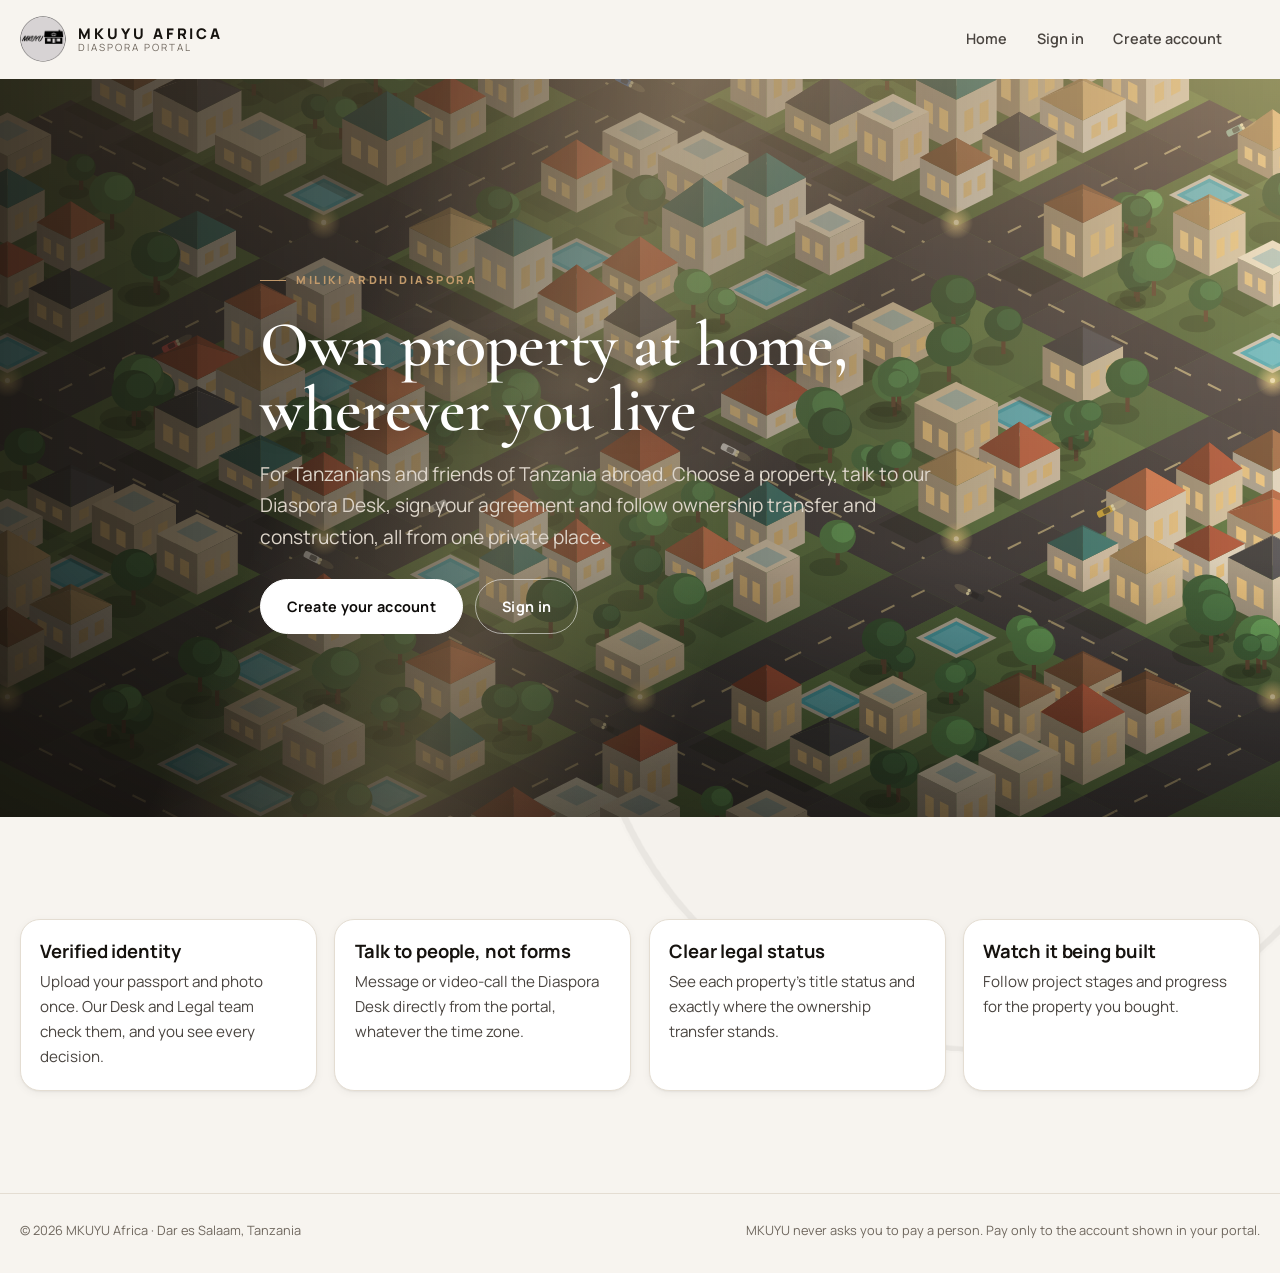
==== commit 47d079c4: "Home hero: cinematic animated neighbourhood (isometric houses, traffic, lamps, swaying trees, cloud " ====
--- a/index.html
+++ b/index.html
@@ -54,6 +54,9 @@
 
   <main id="main">
     <section class="dh-hero">
+      <div class="dh-scene" data-scene aria-hidden="true"></div>
+      <div class="dh-scene-shade" aria-hidden="true"></div>
+      <div class="dh-rays" aria-hidden="true"></div>
       <div class="wrap dh-hero-inner">
         <span class="eyebrow">Miliki Ardhi Diaspora</span>
         <h1>Own property at home, wherever you live</h1>
--- a/assets/css/styles.css
+++ b/assets/css/styles.css
@@ -1458,3 +1458,37 @@
 .dh-grid p { margin: 0; color: var(--ink-soft); font-size: .95rem; }
 .dh-hero .btn--primary { background: #fff; color: var(--brand-950); border-color: #fff; }
 .dh-hero .btn--primary:hover { background: var(--accent-100, #f1e6d3); }
+
+/* Cinematic neighbourhood behind the headline */
+.dh-hero { position: relative; overflow: hidden; isolation: isolate; min-height: clamp(560px, 82vh, 820px); display: flex; align-items: center; background: #1d2a1c; }
+.dh-scene, .dh-scene-shade, .dh-rays { position: absolute; inset: 0; z-index: -1; }
+.dh-scene { z-index: -3; overflow: hidden; }
+.dh-scene svg { position: absolute; inset: 0; width: 100%; height: 100%; transform-origin: 50% 55%; will-change: transform; animation: dhCam 38s ease-in-out infinite alternate; }
+.dh-scene-shade { z-index: -2; background: linear-gradient(90deg, rgba(18,15,11,.78) 0%, rgba(18,15,11,.5) 42%, rgba(18,15,11,.08) 100%), linear-gradient(0deg, rgba(18,15,11,.55), transparent 35%); }
+.dh-rays { z-index: -1; mix-blend-mode: screen; pointer-events: none; background: linear-gradient(112deg, transparent 28%, rgba(255,214,150,.20) 44%, transparent 60%); animation: dhRays 16s ease-in-out infinite alternate; }
+.dh-hero-inner { position: relative; z-index: 2; }
+.dh-hero-inner > * { animation: dhRise .9s var(--ease-out, ease-out) both; }
+.dh-hero-inner > *:nth-child(2) { animation-delay: .12s; } .dh-hero-inner > *:nth-child(3) { animation-delay: .24s; } .dh-hero-inner > *:nth-child(4) { animation-delay: .36s; }
+.dh-hero h1 { text-shadow: 0 2px 24px rgba(0,0,0,.4); }
+@keyframes dhCam { from { transform: scale(1.02) translate3d(-1.5%, 1%, 0); } to { transform: scale(1.26) translate3d(2%, -1.6%, 0); } }
+@keyframes dhRays { from { transform: translateX(-14%); opacity: .55; } to { transform: translateX(14%); opacity: 1; } }
+@keyframes dhRise { from { opacity: 0; transform: translateY(18px); } to { opacity: 1; transform: none; } }
+.dh-scene .win { animation: dhWin 5s ease-in-out infinite; }
+@keyframes dhWin { 0%, 100% { opacity: .95; } 45% { opacity: .35; } 60% { opacity: .9; } }
+.dh-scene .lamp { animation: dhLamp 3.6s ease-in-out infinite; transform-box: fill-box; transform-origin: center; }
+@keyframes dhLamp { 0%, 100% { opacity: .55; transform: scale(.9); } 50% { opacity: 1; transform: scale(1.12); } }
+.dh-scene .sway { transform-box: fill-box; transform-origin: 50% 100%; animation: dhSway 5.5s ease-in-out infinite alternate; }
+@keyframes dhSway { from { transform: rotate(-1.6deg); } to { transform: rotate(1.6deg); } }
+.dh-scene .clouds { filter: blur(26px); opacity: .2; }
+.dh-scene .cloud { animation: dhCloud linear infinite; }
+@keyframes dhCloud { from { transform: translateX(0); } to { transform: translateX(3000px); } }
+.dh-scene .bird { animation: dhBird linear infinite; }
+@keyframes dhBird { from { transform: translate(-900px, 40px); } to { transform: translate(900px, -80px); } }
+@media (max-width: 700px) {
+  .dh-scene-shade { background: linear-gradient(180deg, rgba(18,15,11,.78) 0%, rgba(18,15,11,.55) 55%, rgba(18,15,11,.35) 100%); }
+  .dh-hero { min-height: 520px; }
+}
+@media (prefers-reduced-motion: reduce) {
+  .dh-scene svg, .dh-rays, .dh-hero-inner > *, .dh-scene .win, .dh-scene .lamp, .dh-scene .sway, .dh-scene .cloud, .dh-scene .bird { animation: none !important; }
+  .dh-scene svg { transform: scale(1.2); }
+}
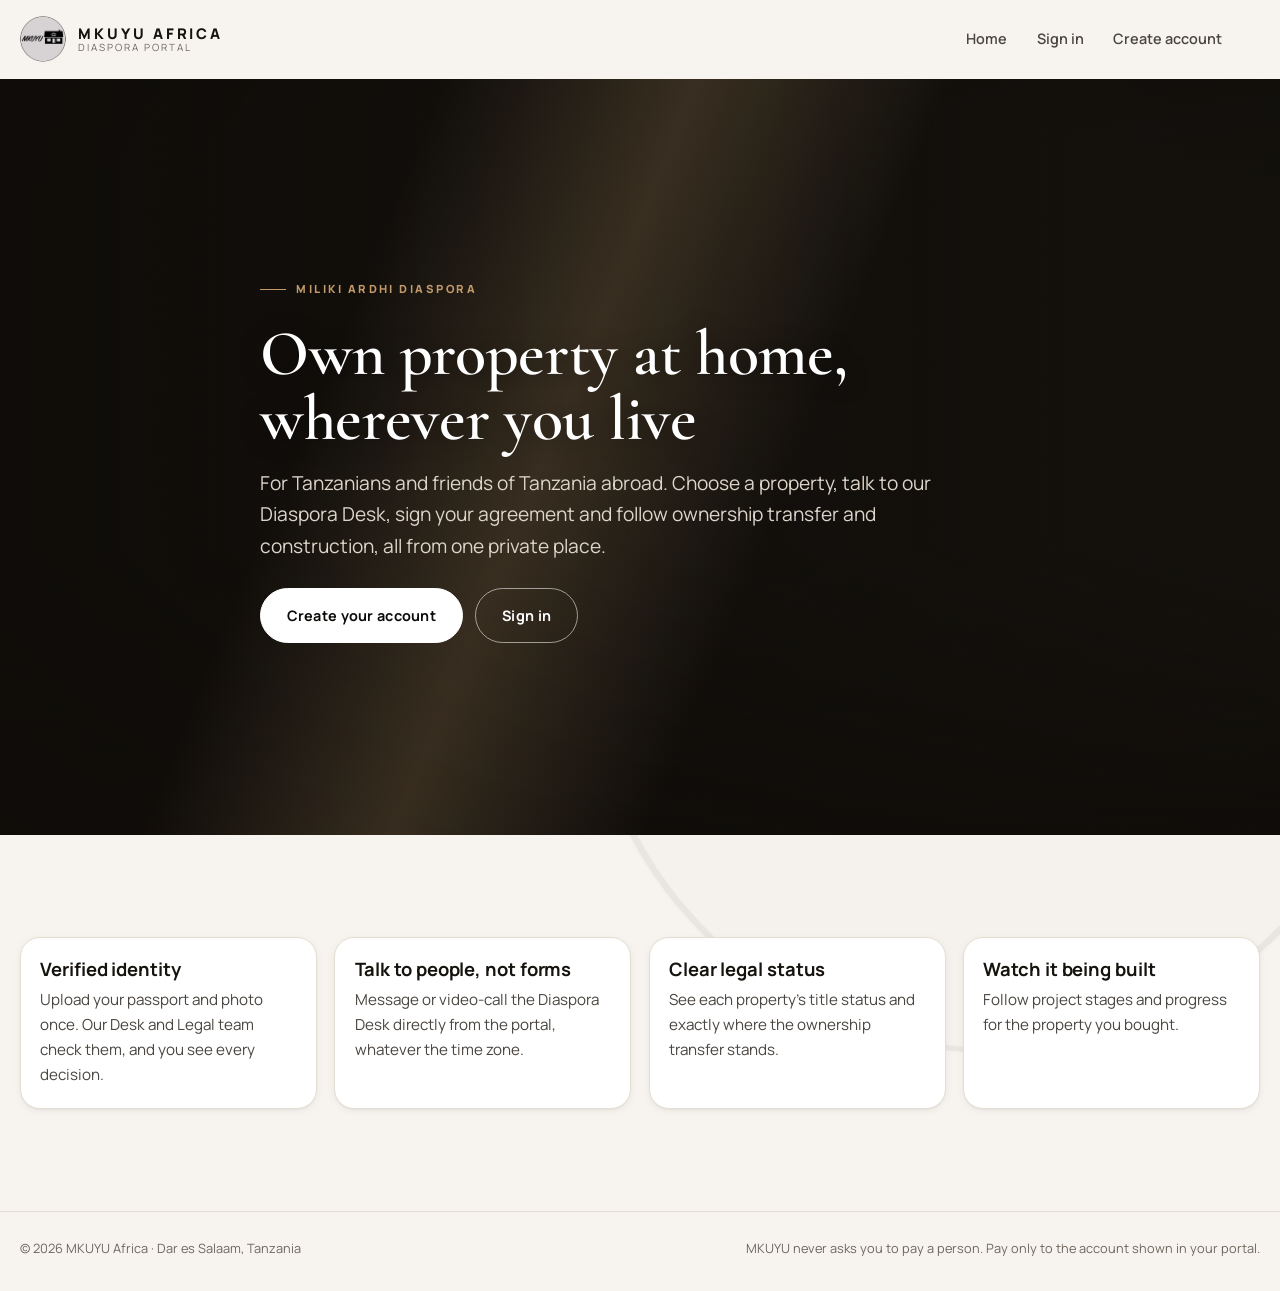
==== commit 4fcd7f88: "Home hero: real photos with cinematic cross-fade/zoom, grain and light; optional hero.mp4 video Co-A" ====
--- a/index.html
+++ b/index.html
@@ -54,9 +54,15 @@
 
   <main id="main">
     <section class="dh-hero">
-      <div class="dh-scene" data-scene aria-hidden="true"></div>
+      <div class="dh-photos" aria-hidden="true">
+        <span style="background-image:url(assets/images/hero/featured-home-01-1280.jpg)"></span>
+        <span style="background-image:url(assets/images/hero/mkuyu-project-01-1280.jpg)"></span>
+        <span style="background-image:url(assets/images/hero/mkuyu-project-02-1280.jpg)"></span>
+      </div>
+      <video class="dh-video" autoplay muted loop playsinline preload="metadata" aria-hidden="true"><source src="assets/media/hero.mp4" type="video/mp4"></video>
       <div class="dh-scene-shade" aria-hidden="true"></div>
       <div class="dh-rays" aria-hidden="true"></div>
+      <div class="dh-grain" aria-hidden="true"></div>
       <div class="wrap dh-hero-inner">
         <span class="eyebrow">Miliki Ardhi Diaspora</span>
         <h1>Own property at home, wherever you live</h1>
--- a/assets/css/styles.css
+++ b/assets/css/styles.css
@@ -1459,36 +1459,29 @@
 .dh-hero .btn--primary { background: #fff; color: var(--brand-950); border-color: #fff; }
 .dh-hero .btn--primary:hover { background: var(--accent-100, #f1e6d3); }
 
-/* Cinematic neighbourhood behind the headline */
-.dh-hero { position: relative; overflow: hidden; isolation: isolate; min-height: clamp(560px, 82vh, 820px); display: flex; align-items: center; background: #1d2a1c; }
-.dh-scene, .dh-scene-shade, .dh-rays { position: absolute; inset: 0; z-index: -1; }
-.dh-scene { z-index: -3; overflow: hidden; }
-.dh-scene svg { position: absolute; inset: 0; width: 100%; height: 100%; transform-origin: 50% 55%; will-change: transform; animation: dhCam 38s ease-in-out infinite alternate; }
-.dh-scene-shade { z-index: -2; background: linear-gradient(90deg, rgba(18,15,11,.78) 0%, rgba(18,15,11,.5) 42%, rgba(18,15,11,.08) 100%), linear-gradient(0deg, rgba(18,15,11,.55), transparent 35%); }
-.dh-rays { z-index: -1; mix-blend-mode: screen; pointer-events: none; background: linear-gradient(112deg, transparent 28%, rgba(255,214,150,.20) 44%, transparent 60%); animation: dhRays 16s ease-in-out infinite alternate; }
+/* Real photographs behind the headline: slow cinematic zoom, soft cross-fade */
+.dh-hero { position: relative; overflow: hidden; isolation: isolate; min-height: clamp(560px, 84vh, 840px); display: flex; align-items: center; background: #14110d; }
+.dh-photos, .dh-video, .dh-scene-shade, .dh-rays, .dh-grain { position: absolute; inset: 0; }
+.dh-photos { z-index: -5; }
+.dh-photos span { position: absolute; inset: 0; background-size: cover; background-position: center; opacity: 0; transform: scale(1.04); animation: dhSlide 27s linear infinite; will-change: opacity, transform; }
+.dh-photos span:nth-child(2) { animation-delay: 9s; } .dh-photos span:nth-child(3) { animation-delay: 18s; }
+@keyframes dhSlide { 0% { opacity: 0; transform: scale(1.04) translate3d(0, 0, 0); } 6% { opacity: 1; } 33% { opacity: 1; } 40% { opacity: 0; transform: scale(1.16) translate3d(-1.2%, -.8%, 0); } 100% { opacity: 0; transform: scale(1.16) translate3d(-1.2%, -.8%, 0); } }
+.dh-video { z-index: -4; width: 100%; height: 100%; object-fit: cover; opacity: 0; transition: opacity 1.4s ease; }
+.dh-video.is-on { opacity: 1; }
+.dh-scene-shade { z-index: -3; background: linear-gradient(90deg, rgba(14,11,8,.82) 0%, rgba(14,11,8,.5) 45%, rgba(14,11,8,.12) 100%), linear-gradient(0deg, rgba(14,11,8,.6), transparent 38%), radial-gradient(120% 90% at 50% 50%, transparent 55%, rgba(0,0,0,.45) 100%); }
+.dh-rays { z-index: -2; mix-blend-mode: screen; pointer-events: none; background: linear-gradient(112deg, transparent 28%, rgba(255,205,140,.16) 44%, transparent 60%); animation: dhRays 18s ease-in-out infinite alternate; }
+.dh-grain { z-index: -1; pointer-events: none; opacity: .09; mix-blend-mode: overlay; background-image: url("data:image/svg+xml;utf8,<svg xmlns='http://www.w3.org/2000/svg' width='160' height='160'><filter id='n'><feTurbulence type='fractalNoise' baseFrequency='.9' numOctaves='2' stitchTiles='stitch'/></filter><rect width='100%' height='100%' filter='url(%23n)'/></svg>"); }
 .dh-hero-inner { position: relative; z-index: 2; }
 .dh-hero-inner > * { animation: dhRise .9s var(--ease-out, ease-out) both; }
 .dh-hero-inner > *:nth-child(2) { animation-delay: .12s; } .dh-hero-inner > *:nth-child(3) { animation-delay: .24s; } .dh-hero-inner > *:nth-child(4) { animation-delay: .36s; }
-.dh-hero h1 { text-shadow: 0 2px 24px rgba(0,0,0,.4); }
-@keyframes dhCam { from { transform: scale(1.02) translate3d(-1.5%, 1%, 0); } to { transform: scale(1.26) translate3d(2%, -1.6%, 0); } }
-@keyframes dhRays { from { transform: translateX(-14%); opacity: .55; } to { transform: translateX(14%); opacity: 1; } }
+.dh-hero h1 { text-shadow: 0 2px 24px rgba(0,0,0,.45); }
+@keyframes dhRays { from { transform: translateX(-14%); opacity: .5; } to { transform: translateX(14%); opacity: 1; } }
 @keyframes dhRise { from { opacity: 0; transform: translateY(18px); } to { opacity: 1; transform: none; } }
-.dh-scene .win { animation: dhWin 5s ease-in-out infinite; }
-@keyframes dhWin { 0%, 100% { opacity: .95; } 45% { opacity: .35; } 60% { opacity: .9; } }
-.dh-scene .lamp { animation: dhLamp 3.6s ease-in-out infinite; transform-box: fill-box; transform-origin: center; }
-@keyframes dhLamp { 0%, 100% { opacity: .55; transform: scale(.9); } 50% { opacity: 1; transform: scale(1.12); } }
-.dh-scene .sway { transform-box: fill-box; transform-origin: 50% 100%; animation: dhSway 5.5s ease-in-out infinite alternate; }
-@keyframes dhSway { from { transform: rotate(-1.6deg); } to { transform: rotate(1.6deg); } }
-.dh-scene .clouds { filter: blur(26px); opacity: .2; }
-.dh-scene .cloud { animation: dhCloud linear infinite; }
-@keyframes dhCloud { from { transform: translateX(0); } to { transform: translateX(3000px); } }
-.dh-scene .bird { animation: dhBird linear infinite; }
-@keyframes dhBird { from { transform: translate(-900px, 40px); } to { transform: translate(900px, -80px); } }
 @media (max-width: 700px) {
-  .dh-scene-shade { background: linear-gradient(180deg, rgba(18,15,11,.78) 0%, rgba(18,15,11,.55) 55%, rgba(18,15,11,.35) 100%); }
-  .dh-hero { min-height: 520px; }
+  .dh-scene-shade { background: linear-gradient(180deg, rgba(14,11,8,.8) 0%, rgba(14,11,8,.55) 55%, rgba(14,11,8,.4) 100%); }
+  .dh-hero { min-height: 540px; }
 }
 @media (prefers-reduced-motion: reduce) {
-  .dh-scene svg, .dh-rays, .dh-hero-inner > *, .dh-scene .win, .dh-scene .lamp, .dh-scene .sway, .dh-scene .cloud, .dh-scene .bird { animation: none !important; }
-  .dh-scene svg { transform: scale(1.2); }
-}
+  .dh-photos span, .dh-rays, .dh-hero-inner > * { animation: none !important; }
+  .dh-photos span:first-child { opacity: 1; transform: none; } .dh-video { display: none; }
+}
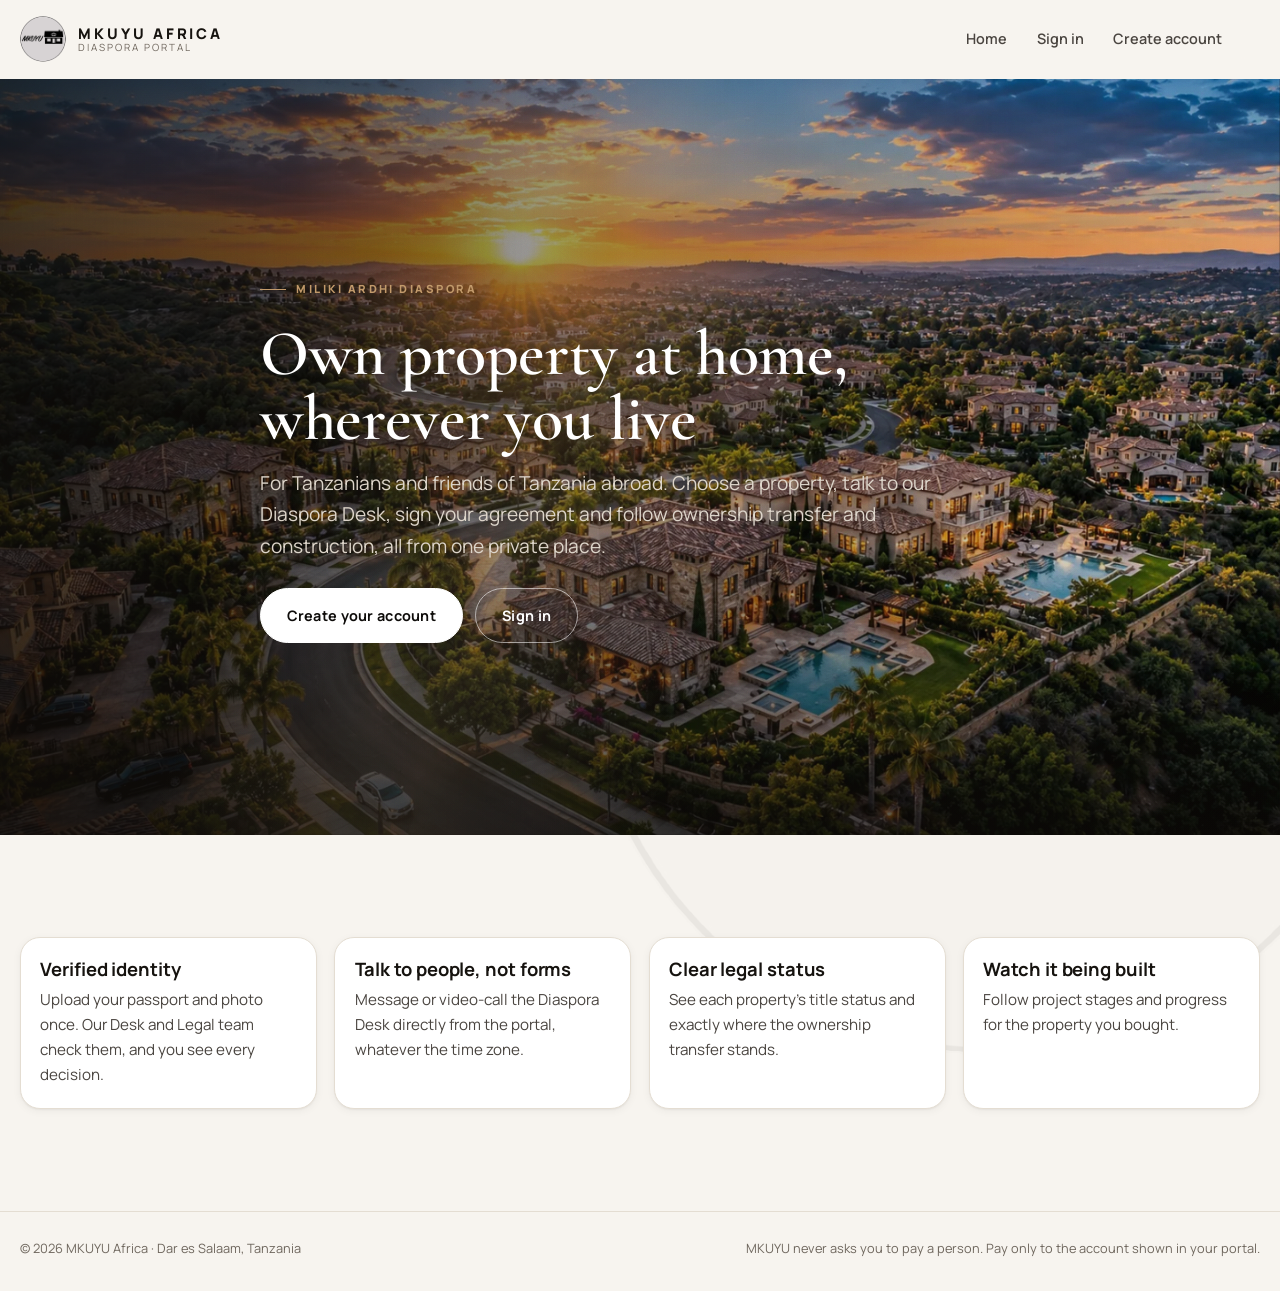
==== commit 123e7c1f: "Home hero: the sunset estate photo (WebP + JPEG, phone version), slow zoom, sun glow, tuned shading " ====
--- a/index.html
+++ b/index.html
@@ -25,6 +25,8 @@
   <link rel="preconnect" href="https://fonts.googleapis.com">
   <link rel="preconnect" href="https://fonts.gstatic.com" crossorigin>
   <link href="https://fonts.googleapis.com/css2?family=Cormorant+Garamond:ital,wght@0,500;0,600;0,700;1,500;1,600&family=Manrope:wght@400;500;600;700;800&display=swap" rel="stylesheet">
+  <link rel="preload" as="image" href="assets/images/hero/sunset-estate.webp" type="image/webp" media="(min-width: 701px)" />
+  <link rel="preload" as="image" href="assets/images/hero/sunset-estate-m.webp" type="image/webp" media="(max-width: 700px)" />
   <link rel="stylesheet" href="assets/css/styles.css" />
   <link rel="icon" type="image/png" sizes="64x64" href="assets/images/brand/favicon-64.png" />
   <link rel="apple-touch-icon" href="assets/images/brand/mkuyu-logo-192.png" />
@@ -54,11 +56,7 @@
 
   <main id="main">
     <section class="dh-hero">
-      <div class="dh-photos" aria-hidden="true">
-        <span style="background-image:url(assets/images/hero/featured-home-01-1280.jpg)"></span>
-        <span style="background-image:url(assets/images/hero/mkuyu-project-01-1280.jpg)"></span>
-        <span style="background-image:url(assets/images/hero/mkuyu-project-02-1280.jpg)"></span>
-      </div>
+      <div class="dh-photos" aria-hidden="true"><span class="dh-photo"></span></div>
       <video class="dh-video" autoplay muted loop playsinline preload="metadata" aria-hidden="true"><source src="assets/media/hero.mp4" type="video/mp4"></video>
       <div class="dh-scene-shade" aria-hidden="true"></div>
       <div class="dh-rays" aria-hidden="true"></div>
--- a/assets/css/styles.css
+++ b/assets/css/styles.css
@@ -1463,13 +1463,15 @@
 .dh-hero { position: relative; overflow: hidden; isolation: isolate; min-height: clamp(560px, 84vh, 840px); display: flex; align-items: center; background: #14110d; }
 .dh-photos, .dh-video, .dh-scene-shade, .dh-rays, .dh-grain { position: absolute; inset: 0; }
 .dh-photos { z-index: -5; }
-.dh-photos span { position: absolute; inset: 0; background-size: cover; background-position: center; opacity: 0; transform: scale(1.04); animation: dhSlide 27s linear infinite; will-change: opacity, transform; }
-.dh-photos span:nth-child(2) { animation-delay: 9s; } .dh-photos span:nth-child(3) { animation-delay: 18s; }
-@keyframes dhSlide { 0% { opacity: 0; transform: scale(1.04) translate3d(0, 0, 0); } 6% { opacity: 1; } 33% { opacity: 1; } 40% { opacity: 0; transform: scale(1.16) translate3d(-1.2%, -.8%, 0); } 100% { opacity: 0; transform: scale(1.16) translate3d(-1.2%, -.8%, 0); } }
+.dh-photo { position: absolute; inset: 0; background: #1a1209 url("../images/hero/sunset-estate.jpg") center / cover no-repeat; background-image: image-set(url("../images/hero/sunset-estate.webp") type("image/webp"), url("../images/hero/sunset-estate.jpg") type("image/jpeg")); transform-origin: 40% 30%; animation: dhKen 34s ease-in-out infinite alternate; will-change: transform; }
+.dh-photo::after { content: ""; position: absolute; inset: 0; mix-blend-mode: screen; background: radial-gradient(circle at 41% 20%, rgba(255,226,160,.55) 0, rgba(255,170,80,.22) 9%, transparent 26%); animation: dhSun 6s ease-in-out infinite alternate; }
+@keyframes dhKen { from { transform: scale(1.0) translate3d(0, 0, 0); } to { transform: scale(1.13) translate3d(-1.4%, 1%, 0); } }
+@keyframes dhSun { from { opacity: .55; } to { opacity: 1; } }
+@media (max-width: 700px) { .dh-photo { background-position: 36% 0; background-image: url("../images/hero/sunset-estate-m.jpg"); background-image: image-set(url("../images/hero/sunset-estate-m.webp") type("image/webp"), url("../images/hero/sunset-estate-m.jpg") type("image/jpeg")); } .dh-photo::after { background: radial-gradient(circle at 49% 22%, rgba(255,226,160,.55) 0, rgba(255,170,80,.22) 12%, transparent 34%); } }
 .dh-video { z-index: -4; width: 100%; height: 100%; object-fit: cover; opacity: 0; transition: opacity 1.4s ease; }
 .dh-video.is-on { opacity: 1; }
-.dh-scene-shade { z-index: -3; background: linear-gradient(90deg, rgba(14,11,8,.82) 0%, rgba(14,11,8,.5) 45%, rgba(14,11,8,.12) 100%), linear-gradient(0deg, rgba(14,11,8,.6), transparent 38%), radial-gradient(120% 90% at 50% 50%, transparent 55%, rgba(0,0,0,.45) 100%); }
-.dh-rays { z-index: -2; mix-blend-mode: screen; pointer-events: none; background: linear-gradient(112deg, transparent 28%, rgba(255,205,140,.16) 44%, transparent 60%); animation: dhRays 18s ease-in-out infinite alternate; }
+.dh-scene-shade { z-index: -3; background: linear-gradient(90deg, rgba(14,11,8,.8) 0%, rgba(14,11,8,.46) 42%, rgba(14,11,8,.04) 100%), linear-gradient(0deg, rgba(14,11,8,.6), transparent 38%), radial-gradient(120% 90% at 50% 50%, transparent 55%, rgba(0,0,0,.45) 100%); }
+.dh-rays { z-index: -2; mix-blend-mode: screen; pointer-events: none; background: linear-gradient(112deg, transparent 28%, rgba(255,205,140,.09) 44%, transparent 60%); animation: dhRays 18s ease-in-out infinite alternate; }
 .dh-grain { z-index: -1; pointer-events: none; opacity: .09; mix-blend-mode: overlay; background-image: url("data:image/svg+xml;utf8,<svg xmlns='http://www.w3.org/2000/svg' width='160' height='160'><filter id='n'><feTurbulence type='fractalNoise' baseFrequency='.9' numOctaves='2' stitchTiles='stitch'/></filter><rect width='100%' height='100%' filter='url(%23n)'/></svg>"); }
 .dh-hero-inner { position: relative; z-index: 2; }
 .dh-hero-inner > * { animation: dhRise .9s var(--ease-out, ease-out) both; }
@@ -1478,10 +1480,10 @@
 @keyframes dhRays { from { transform: translateX(-14%); opacity: .5; } to { transform: translateX(14%); opacity: 1; } }
 @keyframes dhRise { from { opacity: 0; transform: translateY(18px); } to { opacity: 1; transform: none; } }
 @media (max-width: 700px) {
-  .dh-scene-shade { background: linear-gradient(180deg, rgba(14,11,8,.8) 0%, rgba(14,11,8,.55) 55%, rgba(14,11,8,.4) 100%); }
-  .dh-hero { min-height: 540px; }
+  .dh-scene-shade { background: linear-gradient(180deg, rgba(14,11,8,.1) 0%, rgba(14,11,8,.5) 38%, rgba(14,11,8,.72) 70%, rgba(14,11,8,.6) 100%); }
+  .dh-hero { min-height: 560px; align-items: flex-end; padding-bottom: 2rem; }
 }
 @media (prefers-reduced-motion: reduce) {
-  .dh-photos span, .dh-rays, .dh-hero-inner > * { animation: none !important; }
-  .dh-photos span:first-child { opacity: 1; transform: none; } .dh-video { display: none; }
-}
+  .dh-photo, .dh-photo::after, .dh-rays, .dh-hero-inner > * { animation: none !important; }
+  .dh-video { display: none; }
+}
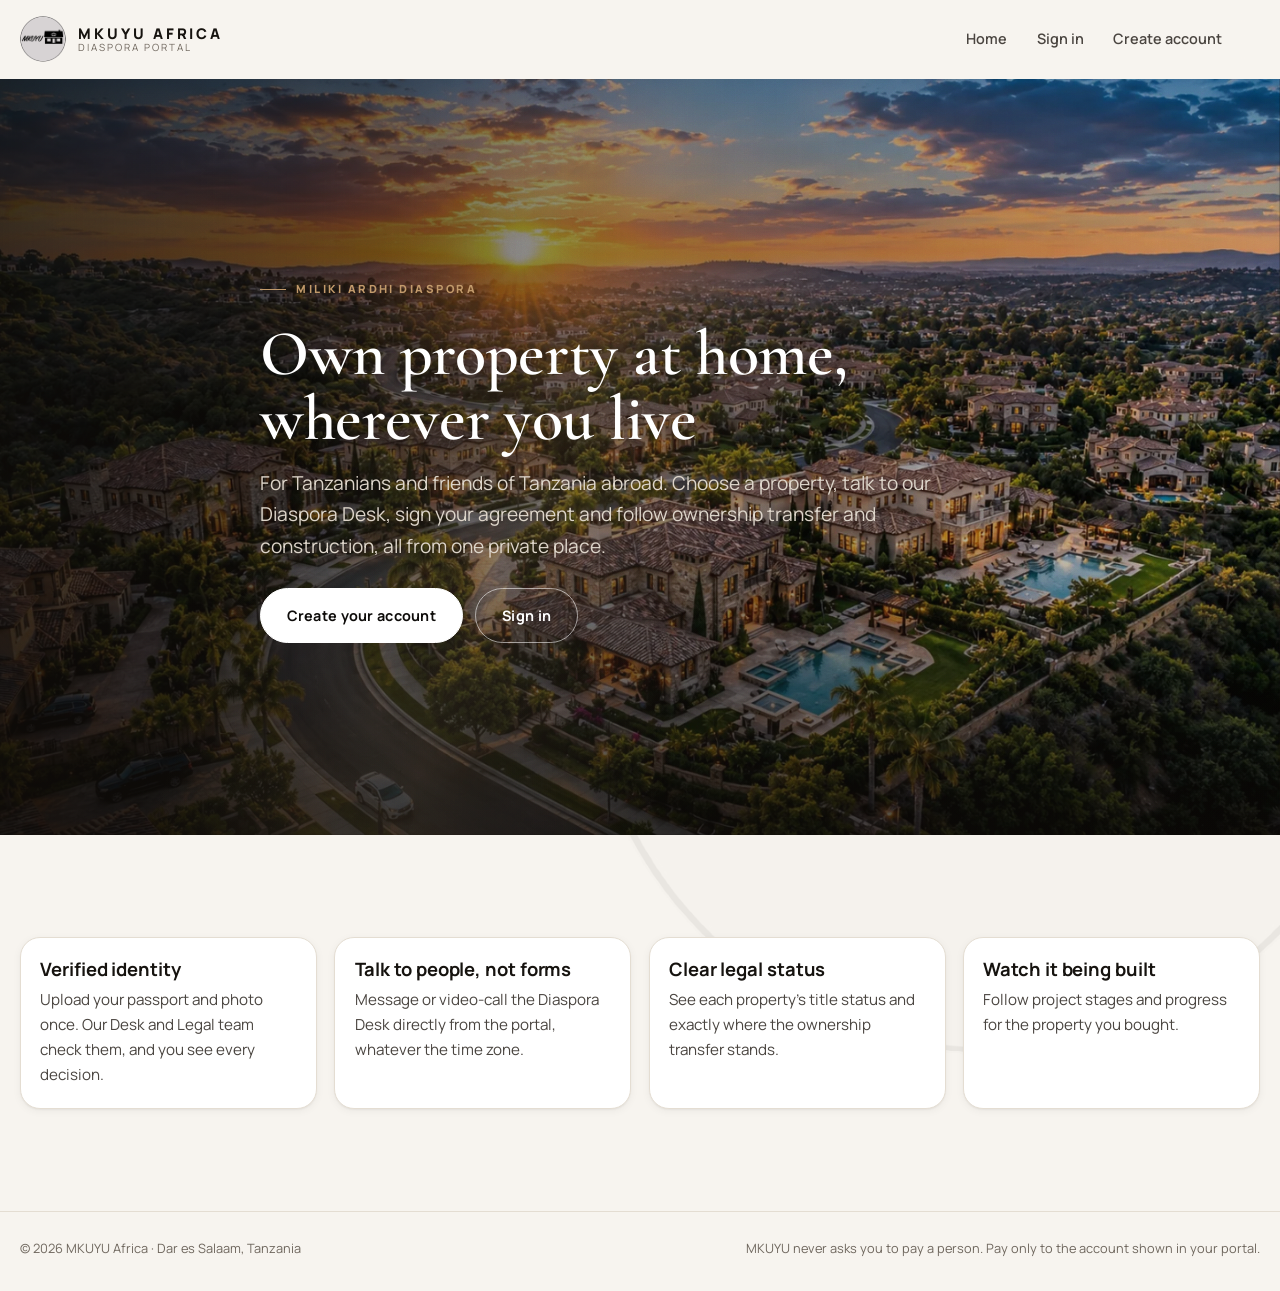
==== commit 46c1968e: "Sign in/up: one centred card on a dark backdrop (photo panel + form), page never scrolls; quieter op" ====
--- a/index.html
+++ b/index.html
@@ -57,7 +57,7 @@
   <main id="main">
     <section class="dh-hero">
       <div class="dh-photos" aria-hidden="true"><span class="dh-photo"></span></div>
-      <video class="dh-video" autoplay muted loop playsinline preload="metadata" aria-hidden="true"><source src="assets/media/hero.mp4" type="video/mp4"></video>
+      <video class="dh-video" muted loop playsinline preload="none" aria-hidden="true" data-src="assets/media/hero.mp4"></video>
       <div class="dh-scene-shade" aria-hidden="true"></div>
       <div class="dh-rays" aria-hidden="true"></div>
       <div class="dh-grain" aria-hidden="true"></div>
--- a/assets/css/styles.css
+++ b/assets/css/styles.css
@@ -1463,11 +1463,11 @@
 .dh-hero { position: relative; overflow: hidden; isolation: isolate; min-height: clamp(560px, 84vh, 840px); display: flex; align-items: center; background: #14110d; }
 .dh-photos, .dh-video, .dh-scene-shade, .dh-rays, .dh-grain { position: absolute; inset: 0; }
 .dh-photos { z-index: -5; }
-.dh-photo { position: absolute; inset: 0; background: #1a1209 url("../images/hero/sunset-estate.jpg") center / cover no-repeat; background-image: image-set(url("../images/hero/sunset-estate.webp") type("image/webp"), url("../images/hero/sunset-estate.jpg") type("image/jpeg")); transform-origin: 40% 30%; animation: dhKen 34s ease-in-out infinite alternate; will-change: transform; }
-.dh-photo::after { content: ""; position: absolute; inset: 0; mix-blend-mode: screen; background: radial-gradient(circle at 41% 20%, rgba(255,226,160,.55) 0, rgba(255,170,80,.22) 9%, transparent 26%); animation: dhSun 6s ease-in-out infinite alternate; }
+.dh-photo { position: absolute; inset: 0; background: #1a1209 url("../images/hero/sunset-estate.jpg") center / cover no-repeat; background-image: image-set(url("../images/hero/sunset-estate.webp") type("image/webp"), url("../images/hero/sunset-estate.jpg") type("image/jpeg")); filter: brightness(.9) saturate(.95); transform-origin: 40% 30%; animation: dhKen 34s ease-in-out infinite alternate; will-change: transform; }
+.dh-photo::after { content: ""; position: absolute; inset: 0; mix-blend-mode: screen; background: radial-gradient(circle at 41% 20%, rgba(255,226,160,.2) 0, rgba(255,170,80,.08) 8%, transparent 22%); animation: dhSun 6s ease-in-out infinite alternate; }
 @keyframes dhKen { from { transform: scale(1.0) translate3d(0, 0, 0); } to { transform: scale(1.13) translate3d(-1.4%, 1%, 0); } }
-@keyframes dhSun { from { opacity: .55; } to { opacity: 1; } }
-@media (max-width: 700px) { .dh-photo { background-position: 36% 0; background-image: url("../images/hero/sunset-estate-m.jpg"); background-image: image-set(url("../images/hero/sunset-estate-m.webp") type("image/webp"), url("../images/hero/sunset-estate-m.jpg") type("image/jpeg")); } .dh-photo::after { background: radial-gradient(circle at 49% 22%, rgba(255,226,160,.55) 0, rgba(255,170,80,.22) 12%, transparent 34%); } }
+@keyframes dhSun { from { opacity: .4; } to { opacity: .8; } }
+@media (max-width: 700px) { .dh-photo { background-position: 36% 0; background-image: url("../images/hero/sunset-estate-m.jpg"); background-image: image-set(url("../images/hero/sunset-estate-m.webp") type("image/webp"), url("../images/hero/sunset-estate-m.jpg") type("image/jpeg")); } .dh-photo::after { background: radial-gradient(circle at 49% 22%, rgba(255,226,160,.2) 0, rgba(255,170,80,.08) 10%, transparent 28%); } }
 .dh-video { z-index: -4; width: 100%; height: 100%; object-fit: cover; opacity: 0; transition: opacity 1.4s ease; }
 .dh-video.is-on { opacity: 1; }
 .dh-scene-shade { z-index: -3; background: linear-gradient(90deg, rgba(14,11,8,.8) 0%, rgba(14,11,8,.46) 42%, rgba(14,11,8,.04) 100%), linear-gradient(0deg, rgba(14,11,8,.6), transparent 38%), radial-gradient(120% 90% at 50% 50%, transparent 55%, rgba(0,0,0,.45) 100%); }
@@ -1487,3 +1487,37 @@
   .dh-photo, .dh-photo::after, .dh-rays, .dh-hero-inner > * { animation: none !important; }
   .dh-video { display: none; }
 }
+
+/* Sign in / sign up on computers: ONE centred card on a dark backdrop, photo panel on the
+   left and the form on the right. The page itself never scrolls; a tall form scrolls inside its panel. */
+.auth-back { display: none; }
+@media (min-width: 901px) {
+  body:has(.auth) { overflow: hidden; background: #0e0b08; }
+  body:has(.auth) .site-header { display: none; }
+  body:has(.auth) main#main { position: relative; isolation: isolate; height: 100vh; height: 100dvh; display: flex; flex-direction: column; align-items: center; justify-content: center; gap: 12px; padding: 20px 24px; overflow: hidden; }
+  body:has(.auth) main#main::before { content: ""; position: absolute; inset: -30px; z-index: -1; background: linear-gradient(rgba(14,11,8,.86), rgba(14,11,8,.92)), url("../images/hero/sunset-estate-m.jpg") center / cover no-repeat; filter: blur(16px); }
+  .auth-back { display: flex; align-items: center; gap: .55rem; width: min(1040px, 100%); color: #efe9e0; font-weight: 700; font-size: .9rem; text-decoration: none; opacity: .85; }
+  .auth-back:hover { opacity: 1; }
+  .auth-back img { width: 34px; height: 34px; border-radius: 50%; background: #fff; }
+  .auth { width: min(1040px, 100%); height: min(660px, calc(100dvh - 100px)); min-height: 0 !important; border-radius: 22px; overflow: hidden; background: var(--canvas); box-shadow: 0 30px 80px rgba(0,0,0,.55), 0 0 0 1px rgba(255,255,255,.08); }
+  .auth-aside, .auth-aside--photo { padding: clamp(1.8rem, 4vw, 2.8rem); overflow: hidden; min-height: 0;
+    background: linear-gradient(180deg, rgba(14,11,8,.35) 0%, rgba(14,11,8,.62) 55%, rgba(14,11,8,.9) 100%), url("../images/hero/sunset-estate.jpg") 38% center / cover no-repeat;
+    background: linear-gradient(180deg, rgba(14,11,8,.35) 0%, rgba(14,11,8,.62) 55%, rgba(14,11,8,.9) 100%), image-set(url("../images/hero/sunset-estate.webp") type("image/webp"), url("../images/hero/sunset-estate.jpg") type("image/jpeg")) 38% center / cover no-repeat; }
+  .auth-aside .logo { width: 56px; height: 56px; margin-bottom: 1.2rem; }
+  .auth-aside h2 { font-size: clamp(1.7rem, 2.6vw, 2.2rem); }
+  .auth-aside ul { margin-top: 1.2rem; gap: .75rem; }
+  .auth-main { display: flex; overflow-y: auto; overscroll-behavior: contain; min-height: 0; padding: clamp(1.4rem, 3vh, 2.2rem) clamp(1.6rem, 3vw, 2.6rem) !important; scrollbar-width: thin; background: var(--canvas); }
+  .auth-card { margin: auto; width: min(100%, 410px); }
+  .auth-card > .logo { display: none; }
+  .auth-card h1, .auth:has(.signup-wizard) .auth-card h1 { font-size: clamp(1.7rem, 2.6vw, 2.1rem); margin-bottom: .35rem; }
+  .auth-card .lede { margin-bottom: 1.1rem; font-size: .94rem; }
+  .auth-card form { gap: .9rem; }
+  .auth-switch { margin-top: 1rem; }
+}
+@media (min-width: 901px) and (max-height: 700px) {
+  .auth-card .lede, .auth-switch + .auth-switch { display: none; }
+  .auth-card form { gap: .65rem; }
+  .auth-card .field input { padding-block: .62rem; }
+  .auth-card h1 { margin-bottom: .7rem; }
+  .auth-aside p { display: none; }
+}
